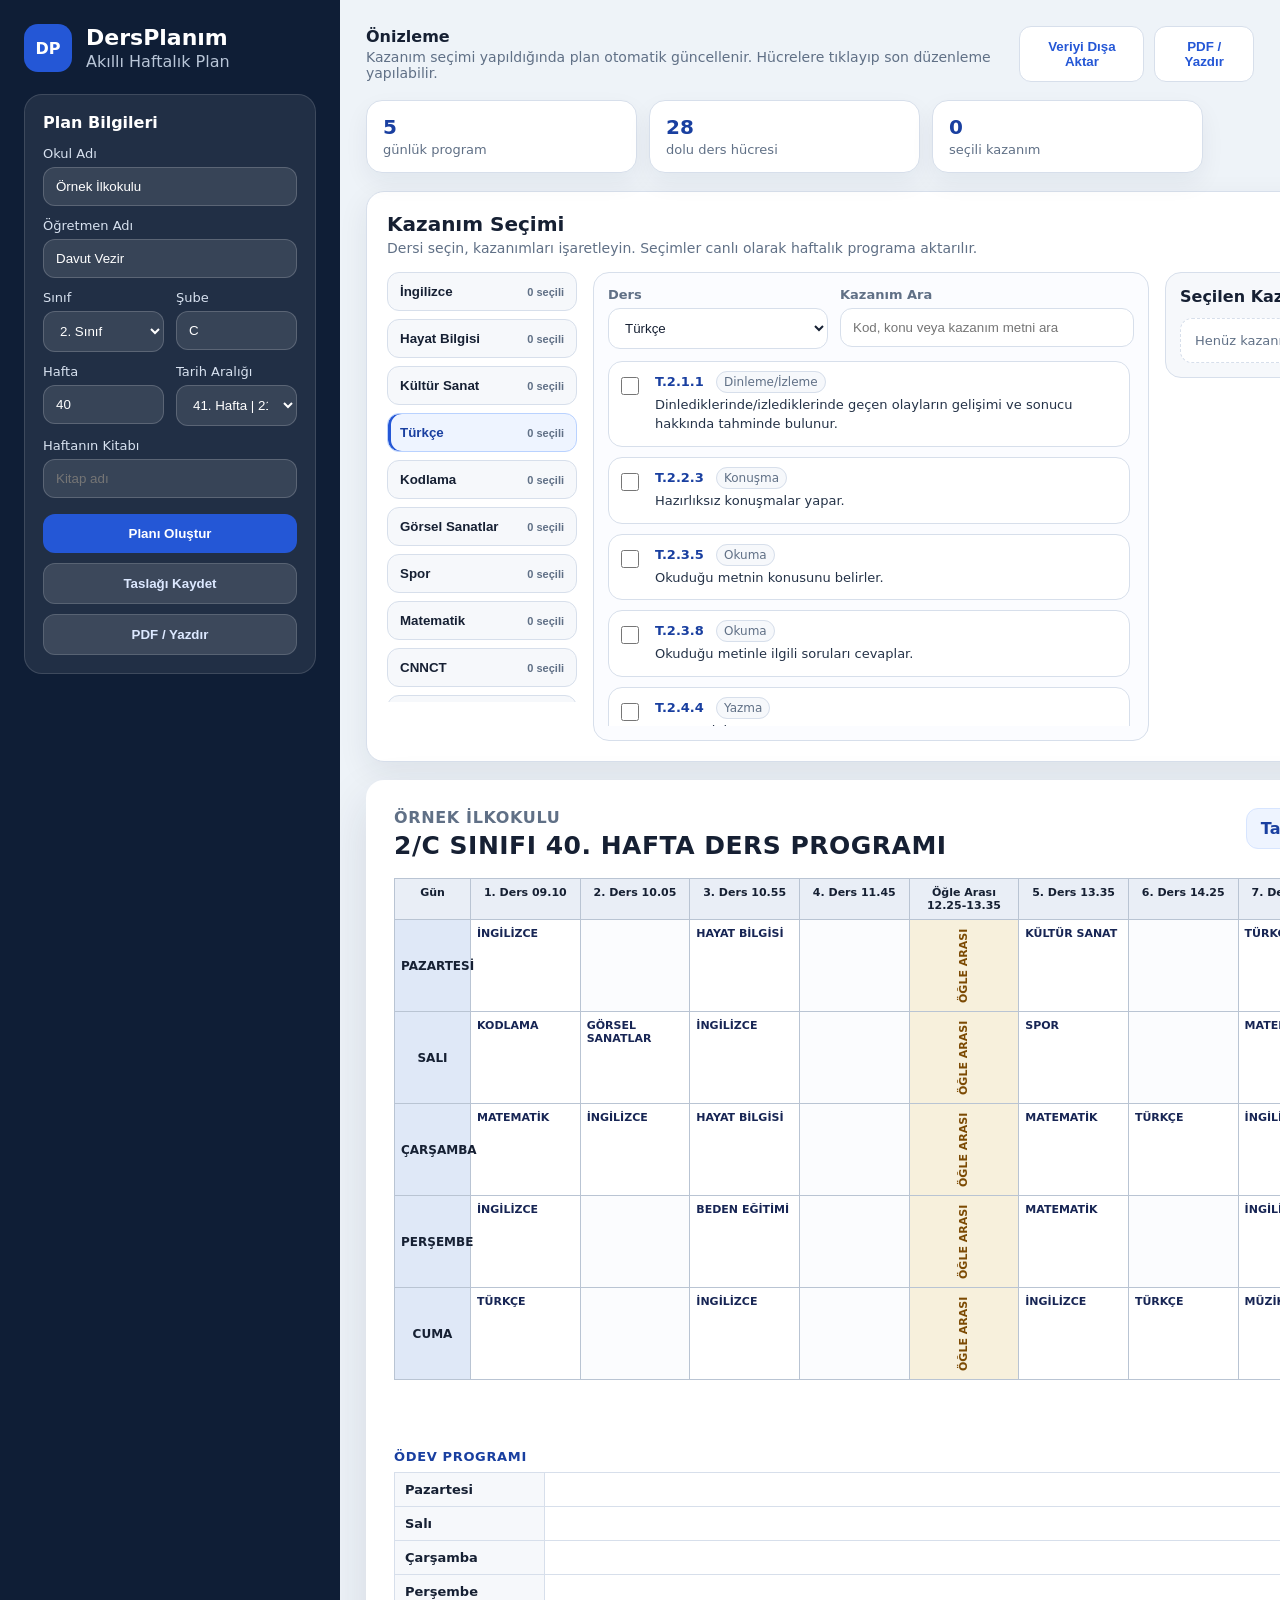
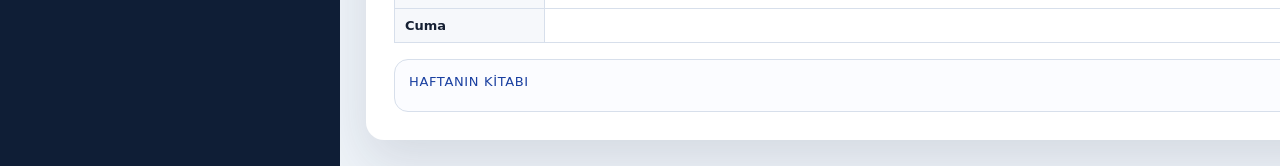
==== index.html @ 2f1f3325 "Add files via upload" ====
<!doctype html>
<html lang="tr">
<head>
  <meta charset="utf-8" />
  <meta name="viewport" content="width=device-width, initial-scale=1" />
  <title>DersPlanım | Haftalık Ders Programı</title>
  <link rel="stylesheet" href="style.css" />
</head>
<body>
  <div class="app-shell">
    <aside class="sidebar no-print">
      <div class="brand">
        <div class="brand-mark">DP</div>
        <div>
          <h1>DersPlanım</h1>
          <p>Akıllı Haftalık Plan</p>
        </div>
      </div>

      <section class="panel">
        <h2>Plan Bilgileri</h2>
        <label>Okul Adı
          <input id="schoolName" type="text" value="Örnek İlkokulu" />
        </label>
        <label>Öğretmen Adı
          <input id="teacherName" type="text" value="Davut Vezir" />
        </label>
        <div class="grid-2">
          <label>Sınıf
            <select id="classLevel">
              <option value="2" selected>2. Sınıf</option>
              <option value="1" disabled>1. Sınıf - yakında</option>
              <option value="3" disabled>3. Sınıf - yakında</option>
              <option value="4" disabled>4. Sınıf - yakında</option>
            </select>
          </label>
          <label>Şube
            <input id="branch" type="text" value="C" maxlength="2" />
          </label>
        </div>
        <div class="grid-2">
          <label>Hafta
            <input id="weekNo" type="number" min="1" max="40" value="40" />
          </label>
          <label>Tarih Aralığı
            <select id="dateRange"></select>
          </label>
        </div>
        <label>Haftanın Kitabı
          <input id="bookName" type="text" value="" placeholder="Kitap adı" />
        </label>
        <button class="primary" id="createPlan">Planı Oluştur</button>
        <button class="secondary" id="saveDraft">Taslağı Kaydet</button>
        <button class="secondary" id="printPdf">PDF / Yazdır</button>
      </section>

    </aside>

    <main class="workspace">
      <div class="topbar no-print">
        <div>
          <strong>Önizleme</strong>
          <span>Kazanım seçimi yapıldığında plan otomatik güncellenir. Hücrelere tıklayıp son düzenleme yapılabilir.</span>
        </div>
        <div class="top-actions">
          <button class="secondary compact" id="exportJson">Veriyi Dışa Aktar</button>
          <button class="secondary compact" id="printPdfTop">PDF / Yazdır</button>
        </div>
      </div>

      <section class="summary-cards no-print">
        <article><strong>5</strong><span>günlük program</span></article>
        <article><strong id="lessonCount">0</strong><span>dolu ders hücresi</span></article>
        <article><strong id="outcomeCount">0</strong><span>seçili kazanım</span></article>
      </section>

      <section class="outcome-workbench no-print">
        <div class="outcome-head">
          <div>
            <h2>Kazanım Seçimi</h2>
            <p>Dersi seçin, kazanımları işaretleyin. Seçimler canlı olarak haftalık programa aktarılır.</p>
          </div>
          <button class="secondary compact" id="clearOutcomes">Seçimleri Temizle</button>
        </div>
        <div class="outcome-layout">
          <aside class="lesson-tabs" id="lessonTabs"></aside>
          <div class="outcome-panel">
            <div class="outcome-toolbar">
              <label>Ders
                <select id="subjectSelect"></select>
              </label>
              <label>Kazanım Ara
                <input id="outcomeSearch" type="search" placeholder="Kod, konu veya kazanım metni ara" />
              </label>
            </div>
            <div id="outcomeList" class="outcome-list"></div>
          </div>
          <aside class="selected-panel">
            <h3>Seçilen Kazanımlar</h3>
            <div id="selectedList" class="selected-list empty">Henüz kazanım seçilmedi.</div>
          </aside>
        </div>
      </section>

      <section id="printArea" class="paper">
        <header class="document-header">
          <div>
            <p id="schoolDisplay" class="school">Örnek İlkokulu</p>
            <h2 id="titleDisplay">2/C SINIFI 40. HAFTA DERS PROGRAMI</h2>
          </div>
          <div class="meta-box">
            <span id="dateDisplay">Tarih aralığı girilmedi</span>
          </div>
        </header>

        <table class="schedule-table" id="scheduleTable"></table>

        <div class="signature">
          <span>Öğretmen</span>
          <strong id="teacherDisplay">Davut Vezir</strong>
        </div>

        <section class="homework">
          <h3>Ödev Programı</h3>
          <table id="homeworkTable"></table>
        </section>

        <section class="book-card">
          <span>Haftanın Kitabı</span>
          <strong id="bookDisplay"></strong>
        </section>
      </section>

    </main>
  </div>

  <script src="data.js"></script>
  <script src="app.js"></script>
</body>
</html>
---- style.css ----
:root {
  --bg: #eef3f8;
  --panel: #ffffff;
  --ink: #162033;
  --muted: #607086;
  --primary: #2457d6;
  --primary-dark: #193fa0;
  --line: #d7dfeb;
  --soft: #f6f8fb;
  --accent: #eef4ff;
}

* { box-sizing: border-box; }
body {
  margin: 0;
  font-family: Inter, ui-sans-serif, system-ui, -apple-system, BlinkMacSystemFont, "Segoe UI", Arial, sans-serif;
  color: var(--ink);
  background: var(--bg);
}
.app-shell { display: grid; grid-template-columns: 340px 1fr; min-height: 100vh; }
.sidebar { padding: 24px; background: #0f1e36; color: white; }
.brand { display: flex; gap: 14px; align-items: center; margin-bottom: 22px; }
.brand-mark { width: 48px; height: 48px; border-radius: 14px; display: grid; place-items: center; background: var(--primary); font-weight: 800; }
.brand h1 { font-size: 22px; margin: 0; }
.brand p { margin: 2px 0 0; color: #b9c6d8; }
.panel { background: rgba(255,255,255,.08); border: 1px solid rgba(255,255,255,.13); border-radius: 18px; padding: 18px; margin-bottom: 16px; }
.panel h2 { font-size: 16px; margin: 0 0 14px; }
.panel.muted p { color: #cbd5e1; line-height: 1.5; margin: 0; font-size: 14px; }
label { display: block; font-size: 13px; color: #d8e2f0; margin-bottom: 12px; }
input, select {
  width: 100%; margin-top: 6px; border: 1px solid rgba(255,255,255,.18); border-radius: 12px;
  padding: 11px 12px; color: white; background: rgba(255,255,255,.10); outline: none;
}
select option { color: #111827; }
.grid-2 { display: grid; grid-template-columns: 1fr 1fr; gap: 12px; }
button { border: 0; cursor: pointer; border-radius: 12px; padding: 12px 14px; font-weight: 700; }
.primary { width: 100%; color: white; background: var(--primary); margin-top: 4px; }
.primary:hover { background: var(--primary-dark); }
.secondary { width: 100%; color: #dce8ff; background: rgba(255,255,255,.12); margin-top: 10px; border: 1px solid rgba(255,255,255,.15); }
.compact { width: auto; color: var(--primary); background: white; border: 1px solid var(--line); margin-top: 0; }
.workspace { padding: 26px; overflow-x: auto; }
.topbar { display: flex; justify-content: space-between; align-items: center; margin-bottom: 18px; }
.topbar span { display: block; color: var(--muted); font-size: 14px; margin-top: 3px; }
.paper { width: 1120px; min-height: 780px; margin: 0 auto; background: white; border-radius: 18px; box-shadow: 0 20px 50px rgba(23,36,64,.12); padding: 28px; }
.document-header { display: flex; justify-content: space-between; gap: 20px; align-items: start; margin-bottom: 18px; }
.school { margin: 0 0 4px; color: var(--muted); font-weight: 700; text-transform: uppercase; letter-spacing: .04em; }
.document-header h2 { margin: 0; font-size: 25px; letter-spacing: .02em; }
.meta-box { padding: 10px 14px; background: var(--accent); border: 1px solid #d7e5ff; color: var(--primary-dark); border-radius: 12px; font-weight: 700; }
.schedule-table { width: 100%; border-collapse: collapse; table-layout: fixed; font-size: 11px; }
.schedule-table th, .schedule-table td { border: 1px solid #b9c4d3; vertical-align: top; padding: 7px 6px; }
.schedule-table th { background: #e9eef6; text-align: center; }
.schedule-table .day-head { width: 76px; }
.schedule-table .day-name { background: #dfe8f7; font-size: 12px; vertical-align: middle; text-transform: uppercase; }
.schedule-table td { height: 92px; background: white; }
.schedule-table td strong { display: block; font-size: 11px; margin-bottom: 4px; text-transform: uppercase; color: #172554; }
.schedule-table td p { margin: 0; line-height: 1.25; }
.schedule-table .lunch { background: #f7f0dc; color: #7c4a03; text-align: center; vertical-align: middle; font-weight: 800; writing-mode: vertical-rl; transform: rotate(180deg); }
.empty-cell { background: #fbfcfe !important; }
.signature { margin: 18px 0; text-align: right; }
.signature span { display: block; color: var(--muted); font-size: 12px; }
.signature strong { font-size: 14px; }
.homework { margin-top: 12px; }
.homework h3, .book-card span { margin: 0 0 8px; color: var(--primary-dark); text-transform: uppercase; letter-spacing: .05em; font-size: 13px; }
.homework table { width: 100%; border-collapse: collapse; font-size: 13px; }
.homework th { width: 150px; text-align: left; background: var(--soft); }
.homework th, .homework td { border: 1px solid var(--line); padding: 9px 10px; }
.homework td:focus { outline: 2px solid var(--primary); }
.book-card { margin-top: 16px; border: 1px solid var(--line); background: #fbfcff; border-radius: 14px; padding: 14px; }
.book-card span { display: block; }
.book-card strong { font-size: 17px; }

@media print {
  @page { size: A4 landscape; margin: 8mm; }
  body { background: white; }
  .no-print, .sidebar { display: none !important; }
  .app-shell { display: block; }
  .workspace { padding: 0; overflow: visible; }
  .paper { width: auto; min-height: auto; box-shadow: none; border-radius: 0; padding: 0; }
  .schedule-table { font-size: 9px; }
  .schedule-table td { height: 76px; padding: 4px; }
  .document-header h2 { font-size: 20px; }
}
.hero-panel { display: grid; grid-template-columns: 1fr 1fr; gap: 10px; }
.mini-stat { background: rgba(255,255,255,.08); border-radius: 14px; padding: 12px; }
.mini-stat strong { display:block; font-size: 18px; }
.mini-stat span { color:#cbd5e1; font-size:12px; }
.top-actions { display:flex; gap:10px; }
.summary-cards { width:1120px; margin: 0 auto 18px; display:grid; grid-template-columns: repeat(4, 1fr); gap: 12px; }
.summary-cards article { background:white; border:1px solid var(--line); border-radius:16px; padding:14px 16px; box-shadow:0 10px 25px rgba(23,36,64,.06); }
.summary-cards strong { display:block; font-size:20px; color:var(--primary-dark); }
.summary-cards span { color:var(--muted); font-size:13px; }
.editable-cell { transition: box-shadow .15s ease, background .15s ease; }
.editable-cell:hover { background:#fbfdff; box-shadow: inset 0 0 0 2px #dbeafe; }
.editable-cell:focus { outline:3px solid #bfdbfe; outline-offset:-3px; }
.integration-note { width:1120px; margin: 20px auto 0; background:white; border-radius:18px; border:1px solid var(--line); padding:20px; box-shadow:0 10px 30px rgba(23,36,64,.08); }
.integration-note h2 { margin:0 0 14px; font-size:18px; }
.integration-grid { display:grid; grid-template-columns: repeat(4, 1fr); gap:12px; }
.integration-grid div { background:var(--soft); border:1px solid var(--line); border-radius:14px; padding:14px; }
.integration-grid strong { color:var(--primary-dark); }
.integration-grid p { color:var(--muted); margin:8px 0 0; line-height:1.45; font-size:13px; }
@media print { .summary-cards, .integration-note { display:none !important; } }

.outcome-workbench { width:1120px; margin: 0 auto 18px; background:white; border:1px solid var(--line); border-radius:18px; padding:20px; box-shadow:0 10px 30px rgba(23,36,64,.08); }
.outcome-head { display:flex; justify-content:space-between; gap:16px; align-items:start; margin-bottom:16px; }
.outcome-head h2 { margin:0; font-size:20px; }
.outcome-head p { margin:4px 0 0; color:var(--muted); font-size:14px; }
.outcome-layout { display:grid; grid-template-columns: 190px 1fr 300px; gap:16px; align-items:start; }
.lesson-tabs { display:flex; flex-direction:column; gap:8px; max-height:430px; overflow:auto; }
.lesson-tab { width:100%; background:var(--soft); border:1px solid var(--line); color:var(--ink); text-align:left; padding:11px 12px; display:flex; justify-content:space-between; gap:10px; align-items:center; }
.lesson-tab.active { background:var(--accent); border-color:#b9d2ff; color:var(--primary-dark); box-shadow: inset 3px 0 0 var(--primary); }
.lesson-tab span { font-weight:800; }
.lesson-tab em { font-style:normal; color:var(--muted); font-size:11px; white-space:nowrap; }
.outcome-panel { border:1px solid var(--line); border-radius:16px; padding:14px; background:#fbfcff; }
.outcome-toolbar { display:grid; grid-template-columns: 220px 1fr; gap:12px; margin-bottom:12px; }
.outcome-toolbar label { color:var(--muted); margin:0; font-weight:700; }
.outcome-toolbar input, .outcome-toolbar select { color:var(--ink); background:white; border:1px solid var(--line); }
.outcome-list { display:grid; gap:10px; max-height:365px; overflow:auto; padding-right:4px; }
.outcome-card { color:var(--ink); display:grid; grid-template-columns:24px 1fr; gap:10px; background:white; border:1px solid var(--line); border-radius:14px; padding:12px; margin:0; cursor:pointer; }
.outcome-card:hover { border-color:#b9d2ff; box-shadow:0 8px 20px rgba(36,87,214,.08); }
.outcome-card input { width:18px; height:18px; margin:3px 0 0; accent-color:var(--primary); }
.outcome-card strong { color:var(--primary-dark); display:inline-block; margin-right:8px; }
.outcome-card em { font-style:normal; color:var(--muted); font-size:12px; background:var(--soft); border:1px solid var(--line); padding:3px 7px; border-radius:999px; }
.outcome-card p { margin:7px 0 0; line-height:1.45; color:#243247; font-size:13px; }
.selected-panel { border:1px solid var(--line); border-radius:16px; padding:14px; background:var(--soft); }
.selected-panel h3 { margin:0 0 12px; font-size:16px; }
.selected-list { display:grid; gap:8px; max-height:345px; overflow:auto; }
.selected-list.empty, .empty-state { color:var(--muted); font-size:13px; background:white; border:1px dashed var(--line); border-radius:12px; padding:14px; }
.selected-item { background:white; border:1px solid var(--line); border-radius:12px; padding:10px; }
.selected-item strong { display:block; color:var(--primary-dark); font-size:12px; }
.selected-item span { display:inline-block; margin-top:4px; font-size:12px; font-weight:800; }
.selected-item p { margin:4px 0 0; color:var(--muted); font-size:12px; line-height:1.35; }
.hint { color:var(--muted); font-size:12px; line-height:1.45; margin:12px 0 0; }

@media print { .outcome-workbench { display:none !important; } }
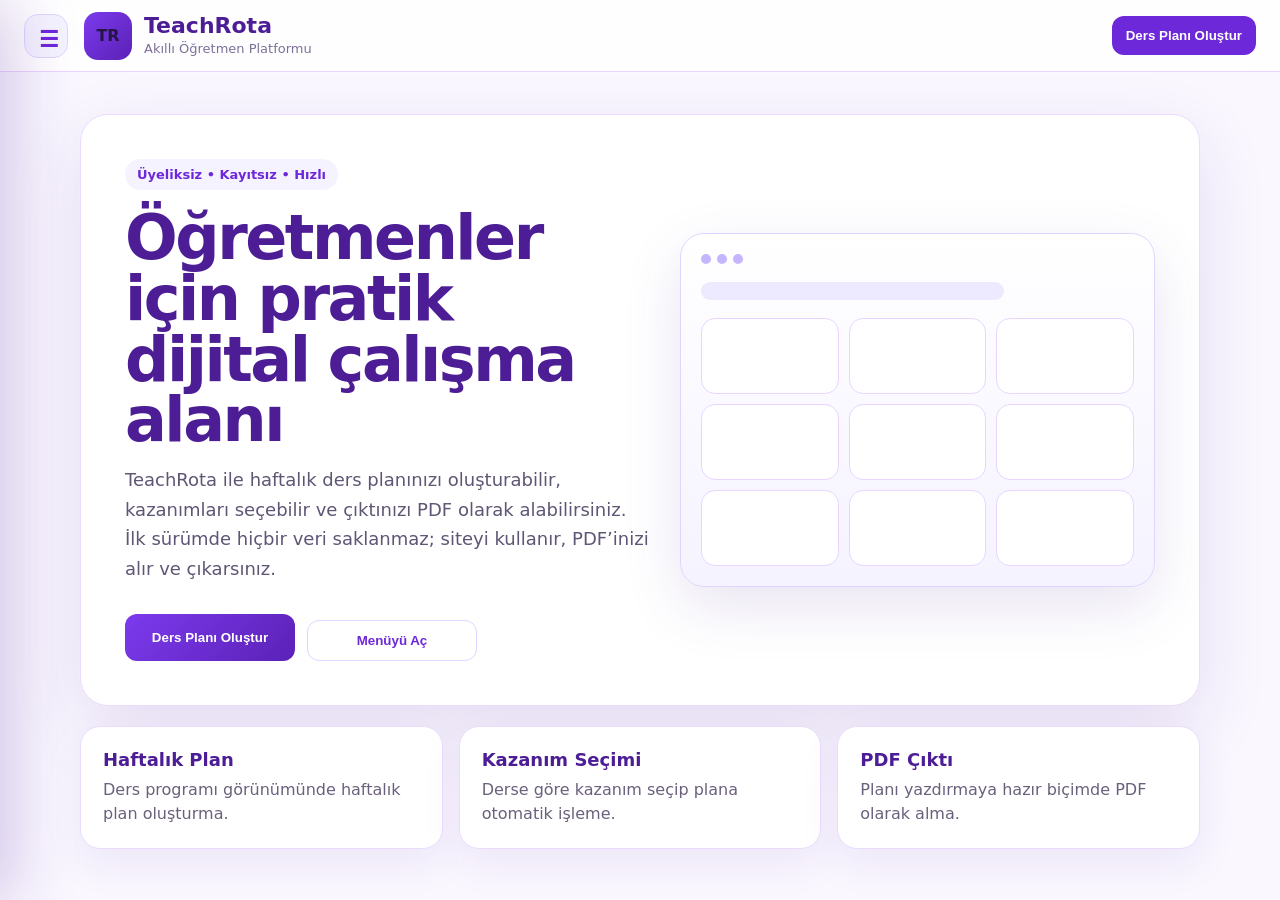
==== commit 0ebc5c83: "Add files via upload" ====
--- a/index.html
+++ b/index.html
@@ -3,136 +3,220 @@
 <head>
   <meta charset="utf-8" />
   <meta name="viewport" content="width=device-width, initial-scale=1" />
-  <title>DersPlanım | Haftalık Ders Programı</title>
+  <title>TeachRota | Akıllı Öğretmen Platformu</title>
   <link rel="stylesheet" href="style.css" />
 </head>
 <body>
-  <div class="app-shell">
-    <aside class="sidebar no-print">
-      <div class="brand">
-        <div class="brand-mark">DP</div>
+  <header class="site-header no-print">
+    <button class="menu-button" id="openMenu" aria-label="Menüyü aç">☰</button>
+    <div class="site-brand">
+      <div class="brand-mark">TR</div>
+      <div>
+        <h1>TeachRota</h1>
+        <p>Akıllı Öğretmen Platformu</p>
+      </div>
+    </div>
+    <button class="header-action" data-page="planner">Ders Planı Oluştur</button>
+  </header>
+
+  <div class="drawer-backdrop no-print" id="drawerBackdrop"></div>
+  <aside class="drawer no-print" id="drawer">
+    <div class="drawer-head">
+      <div class="site-brand">
+        <div class="brand-mark">TR</div>
         <div>
-          <h1>DersPlanım</h1>
-          <p>Akıllı Haftalık Plan</p>
-        </div>
-      </div>
-
-      <section class="panel">
-        <h2>Plan Bilgileri</h2>
-        <label>Okul Adı
-          <input id="schoolName" type="text" value="Örnek İlkokulu" />
-        </label>
-        <label>Öğretmen Adı
-          <input id="teacherName" type="text" value="Davut Vezir" />
-        </label>
-        <div class="grid-2">
-          <label>Sınıf
-            <select id="classLevel">
-              <option value="2" selected>2. Sınıf</option>
-              <option value="1" disabled>1. Sınıf - yakında</option>
-              <option value="3" disabled>3. Sınıf - yakında</option>
-              <option value="4" disabled>4. Sınıf - yakında</option>
-            </select>
-          </label>
-          <label>Şube
-            <input id="branch" type="text" value="C" maxlength="2" />
-          </label>
-        </div>
-        <div class="grid-2">
-          <label>Hafta
-            <input id="weekNo" type="number" min="1" max="40" value="40" />
-          </label>
-          <label>Tarih Aralığı
-            <select id="dateRange"></select>
-          </label>
-        </div>
-        <label>Haftanın Kitabı
-          <input id="bookName" type="text" value="" placeholder="Kitap adı" />
-        </label>
-        <button class="primary" id="createPlan">Planı Oluştur</button>
-        <button class="secondary" id="saveDraft">Taslağı Kaydet</button>
-        <button class="secondary" id="printPdf">PDF / Yazdır</button>
-      </section>
-
-    </aside>
-
-    <main class="workspace">
-      <div class="topbar no-print">
-        <div>
-          <strong>Önizleme</strong>
-          <span>Kazanım seçimi yapıldığında plan otomatik güncellenir. Hücrelere tıklayıp son düzenleme yapılabilir.</span>
-        </div>
-        <div class="top-actions">
-          <button class="secondary compact" id="exportJson">Veriyi Dışa Aktar</button>
-          <button class="secondary compact" id="printPdfTop">PDF / Yazdır</button>
-        </div>
-      </div>
-
-      <section class="summary-cards no-print">
-        <article><strong>5</strong><span>günlük program</span></article>
-        <article><strong id="lessonCount">0</strong><span>dolu ders hücresi</span></article>
-        <article><strong id="outcomeCount">0</strong><span>seçili kazanım</span></article>
-      </section>
-
-      <section class="outcome-workbench no-print">
-        <div class="outcome-head">
-          <div>
-            <h2>Kazanım Seçimi</h2>
-            <p>Dersi seçin, kazanımları işaretleyin. Seçimler canlı olarak haftalık programa aktarılır.</p>
-          </div>
-          <button class="secondary compact" id="clearOutcomes">Seçimleri Temizle</button>
-        </div>
-        <div class="outcome-layout">
-          <aside class="lesson-tabs" id="lessonTabs"></aside>
-          <div class="outcome-panel">
-            <div class="outcome-toolbar">
-              <label>Ders
-                <select id="subjectSelect"></select>
-              </label>
-              <label>Kazanım Ara
-                <input id="outcomeSearch" type="search" placeholder="Kod, konu veya kazanım metni ara" />
-              </label>
-            </div>
-            <div id="outcomeList" class="outcome-list"></div>
-          </div>
-          <aside class="selected-panel">
-            <h3>Seçilen Kazanımlar</h3>
-            <div id="selectedList" class="selected-list empty">Henüz kazanım seçilmedi.</div>
-          </aside>
-        </div>
-      </section>
-
-      <section id="printArea" class="paper">
-        <header class="document-header">
-          <div>
-            <p id="schoolDisplay" class="school">Örnek İlkokulu</p>
-            <h2 id="titleDisplay">2/C SINIFI 40. HAFTA DERS PROGRAMI</h2>
-          </div>
-          <div class="meta-box">
-            <span id="dateDisplay">Tarih aralığı girilmedi</span>
-          </div>
-        </header>
-
-        <table class="schedule-table" id="scheduleTable"></table>
-
-        <div class="signature">
-          <span>Öğretmen</span>
-          <strong id="teacherDisplay">Davut Vezir</strong>
-        </div>
-
-        <section class="homework">
-          <h3>Ödev Programı</h3>
-          <table id="homeworkTable"></table>
-        </section>
-
-        <section class="book-card">
-          <span>Haftanın Kitabı</span>
-          <strong id="bookDisplay"></strong>
-        </section>
-      </section>
-
-    </main>
-  </div>
+          <h2>TeachRota</h2>
+          <p>Menü</p>
+        </div>
+      </div>
+      <button class="drawer-close" id="closeMenu" aria-label="Menüyü kapat">×</button>
+    </div>
+    <nav class="drawer-nav">
+      <button data-page="home" class="active">Ana Sayfa</button>
+      <button data-page="planner">Haftalık Ders Planı</button>
+      <button data-page="outcomes">Kazanım Seçimi</button>
+      <button data-page="preview">PDF Önizleme</button>
+      <button data-page="help">Yardım</button>
+    </nav>
+  </aside>
+
+  <main>
+    <section id="homePage" class="home-page page-section">
+      <div class="hero-card">
+        <div class="hero-copy">
+          <span class="eyebrow">Üyeliksiz • Kayıtsız • Hızlı</span>
+          <h2>Öğretmenler için pratik dijital çalışma alanı</h2>
+          <p>TeachRota ile haftalık ders planınızı oluşturabilir, kazanımları seçebilir ve çıktınızı PDF olarak alabilirsiniz. İlk sürümde hiçbir veri saklanmaz; siteyi kullanır, PDF’inizi alır ve çıkarsınız.</p>
+          <div class="hero-actions">
+            <button class="primary hero-primary" data-page="planner">Ders Planı Oluştur</button>
+            <button class="secondary hero-secondary" id="homeMenuButton">Menüyü Aç</button>
+          </div>
+        </div>
+        <div class="hero-preview">
+          <div class="preview-window">
+            <div class="preview-bar"><span></span><span></span><span></span></div>
+            <div class="preview-line wide"></div>
+            <div class="preview-grid">
+              <div></div><div></div><div></div>
+              <div></div><div></div><div></div>
+              <div></div><div></div><div></div>
+            </div>
+          </div>
+        </div>
+      </div>
+
+      <div class="feature-grid">
+        <article>
+          <strong>Haftalık Plan</strong>
+          <p>Ders programı görünümünde haftalık plan oluşturma.</p>
+        </article>
+        <article>
+          <strong>Kazanım Seçimi</strong>
+          <p>Derse göre kazanım seçip plana otomatik işleme.</p>
+        </article>
+        <article>
+          <strong>PDF Çıktı</strong>
+          <p>Planı yazdırmaya hazır biçimde PDF olarak alma.</p>
+        </article>
+      </div>
+    </section>
+
+    <section id="plannerPage" class="page-section app-page hidden">
+      <div class="app-shell">
+        <aside class="sidebar no-print">
+          <div class="brand">
+            <div class="brand-mark">TR</div>
+            <div>
+              <h1>TeachRota</h1>
+              <p>Haftalık Ders Planı</p>
+            </div>
+          </div>
+
+          <section class="panel">
+            <h2>Plan Bilgileri</h2>
+            <label>Okul Adı
+              <input id="schoolName" type="text" value="Örnek İlkokulu" />
+            </label>
+            <label>Öğretmen Adı
+              <input id="teacherName" type="text" value="Davut Vezir" />
+            </label>
+            <div class="grid-2">
+              <label>Sınıf
+                <select id="classLevel">
+                  <option value="2" selected>2. Sınıf</option>
+                  <option value="1" disabled>1. Sınıf - yakında</option>
+                  <option value="3" disabled>3. Sınıf - yakında</option>
+                  <option value="4" disabled>4. Sınıf - yakında</option>
+                </select>
+              </label>
+              <label>Şube
+                <input id="branch" type="text" value="C" maxlength="2" />
+              </label>
+            </div>
+            <div class="grid-2">
+              <label>Hafta
+                <input id="weekNo" type="number" min="1" max="40" value="40" />
+              </label>
+              <label>Tarih Aralığı
+                <select id="dateRange"></select>
+              </label>
+            </div>
+            <label>Haftanın Kitabı
+              <input id="bookName" type="text" value="" placeholder="Kitap adı" />
+            </label>
+            <button class="primary" id="createPlan">Planı Oluştur</button>
+            <button class="secondary" id="printPdf">PDF / Yazdır</button>
+          </section>
+        </aside>
+
+        <main class="workspace">
+          <div class="topbar no-print">
+            <div>
+              <strong>Önizleme</strong>
+              <span>Kazanım seçimi yapıldığında plan otomatik güncellenir. Hücrelere tıklayıp son düzenleme yapılabilir.</span>
+            </div>
+            <div class="top-actions">
+              <button class="secondary compact" id="printPdfTop">PDF / Yazdır</button>
+            </div>
+          </div>
+
+          <section class="summary-cards no-print">
+            <article><strong>5</strong><span>günlük program</span></article>
+            <article><strong id="lessonCount">0</strong><span>dolu ders hücresi</span></article>
+            <article><strong id="outcomeCount">0</strong><span>seçili kazanım</span></article>
+          </section>
+
+          <section class="outcome-workbench no-print" id="outcomesSection">
+            <div class="outcome-head">
+              <div>
+                <h2>Kazanım Seçimi</h2>
+                <p>Dersi seçin, kazanımları işaretleyin. Seçimler canlı olarak haftalık programa aktarılır.</p>
+              </div>
+              <button class="secondary compact" id="clearOutcomes">Seçimleri Temizle</button>
+            </div>
+            <div class="outcome-layout">
+              <aside class="lesson-tabs" id="lessonTabs"></aside>
+              <div class="outcome-panel">
+                <div class="outcome-toolbar">
+                  <label>Ders
+                    <select id="subjectSelect"></select>
+                  </label>
+                  <label>Kazanım Ara
+                    <input id="outcomeSearch" type="search" placeholder="Kod, konu veya kazanım metni ara" />
+                  </label>
+                </div>
+                <div id="outcomeList" class="outcome-list"></div>
+              </div>
+              <aside class="selected-panel">
+                <h3>Seçilen Kazanımlar</h3>
+                <div id="selectedList" class="selected-list empty">Henüz kazanım seçilmedi.</div>
+              </aside>
+            </div>
+          </section>
+
+          <section id="printArea" class="paper">
+            <header class="document-header">
+              <div>
+                <p id="schoolDisplay" class="school">Örnek İlkokulu</p>
+                <h2 id="titleDisplay">2/C SINIFI 40. HAFTA DERS PROGRAMI</h2>
+              </div>
+              <div class="meta-box">
+                <span id="dateDisplay">Tarih aralığı girilmedi</span>
+              </div>
+            </header>
+
+            <table class="schedule-table" id="scheduleTable"></table>
+
+            <div class="signature">
+              <span>Öğretmen</span>
+              <strong id="teacherDisplay">Davut Vezir</strong>
+            </div>
+
+            <section class="homework">
+              <h3>Ödev Programı</h3>
+              <table id="homeworkTable"></table>
+            </section>
+
+            <section class="book-card">
+              <span>Haftanın Kitabı</span>
+              <strong id="bookDisplay"></strong>
+            </section>
+          </section>
+        </main>
+      </div>
+    </section>
+
+    <section id="helpPage" class="home-page page-section hidden">
+      <div class="hero-card simple-card">
+        <div class="hero-copy">
+          <span class="eyebrow">Yardım</span>
+          <h2>TeachRota nasıl kullanılır?</h2>
+          <p>Menüden “Haftalık Ders Planı” bölümüne girin. Plan bilgilerini doldurun, kazanımları seçin ve PDF/Yazdır butonuyla çıktınızı alın.</p>
+          <button class="primary hero-primary" data-page="planner">Ders Planına Git</button>
+        </div>
+      </div>
+    </section>
+  </main>
 
   <script src="data.js"></script>
   <script src="app.js"></script>
--- a/style.css
+++ b/style.css
@@ -132,3 +132,185 @@
 .hint { color:var(--muted); font-size:12px; line-height:1.45; margin:12px 0 0; }
 
 @media print { .outcome-workbench { display:none !important; } }
+
+/* TeachRota sayfa yapısı ve açılır menü */
+:root {
+  --purple: #6d28d9;
+  --purple-dark: #4c1d95;
+  --purple-soft: #f5f3ff;
+}
+.site-header {
+  height: 72px;
+  display: flex;
+  align-items: center;
+  gap: 16px;
+  padding: 0 24px;
+  background: rgba(255,255,255,.88);
+  border-bottom: 1px solid #e9d5ff;
+  position: sticky;
+  top: 0;
+  z-index: 40;
+  backdrop-filter: blur(16px);
+}
+.menu-button, .drawer-close {
+  width: 44px;
+  height: 44px;
+  border-radius: 14px;
+  color: var(--purple);
+  background: var(--purple-soft);
+  border: 1px solid #ddd6fe;
+  font-size: 22px;
+  display: grid;
+  place-items: center;
+}
+.site-brand { display: flex; align-items: center; gap: 12px; }
+.site-brand h1, .site-brand h2 { margin: 0; line-height: 1; color: var(--purple-dark); }
+.site-brand h1 { font-size: 22px; }
+.site-brand h2 { font-size: 20px; }
+.site-brand p { margin: 4px 0 0; color: #7c6f99; font-size: 13px; }
+.site-header .brand-mark, .drawer .brand-mark, .sidebar .brand-mark {
+  background: linear-gradient(135deg, #7c3aed, #5b21b6);
+}
+.header-action { margin-left: auto; background: var(--purple); color: white; }
+.drawer-backdrop {
+  position: fixed;
+  inset: 0;
+  background: rgba(30, 27, 75, .36);
+  opacity: 0;
+  pointer-events: none;
+  transition: .2s ease;
+  z-index: 50;
+}
+.drawer-backdrop.open { opacity: 1; pointer-events: auto; }
+.drawer {
+  position: fixed;
+  top: 0;
+  left: 0;
+  width: 320px;
+  max-width: 86vw;
+  height: 100vh;
+  background: white;
+  z-index: 60;
+  transform: translateX(-105%);
+  transition: transform .25s ease;
+  box-shadow: 30px 0 60px rgba(76, 29, 149, .22);
+  padding: 20px;
+  border-right: 1px solid #e9d5ff;
+}
+.drawer.open { transform: translateX(0); }
+.drawer-head { display: flex; align-items: center; justify-content: space-between; margin-bottom: 28px; }
+.drawer-nav { display: grid; gap: 10px; }
+.drawer-nav button {
+  width: 100%;
+  text-align: left;
+  background: #faf5ff;
+  color: #3b275f;
+  border: 1px solid #eadcff;
+  padding: 14px 16px;
+  border-radius: 14px;
+}
+.drawer-nav button.active, .drawer-nav button:hover {
+  color: white;
+  background: linear-gradient(135deg, #7c3aed, #5b21b6);
+  border-color: transparent;
+}
+.page-section.hidden { display: none; }
+.home-page { padding: 42px 24px; min-height: calc(100vh - 72px); }
+.hero-card {
+  max-width: 1120px;
+  margin: 0 auto;
+  display: grid;
+  grid-template-columns: 1.05fr .95fr;
+  gap: 30px;
+  align-items: center;
+  background: white;
+  border: 1px solid #eadcff;
+  border-radius: 28px;
+  padding: 44px;
+  box-shadow: 0 24px 70px rgba(76, 29, 149, .12);
+}
+.simple-card { grid-template-columns: 1fr; }
+.eyebrow {
+  display: inline-flex;
+  padding: 8px 12px;
+  border-radius: 999px;
+  background: var(--purple-soft);
+  color: var(--purple);
+  font-weight: 800;
+  font-size: 13px;
+}
+.hero-copy h2 {
+  margin: 18px 0 14px;
+  font-size: clamp(34px, 5vw, 62px);
+  line-height: .98;
+  color: var(--purple-dark);
+  letter-spacing: -.04em;
+}
+.hero-copy p { color: #5f5574; font-size: 18px; line-height: 1.65; margin: 0; }
+.hero-actions { display: flex; gap: 12px; margin-top: 26px; flex-wrap: wrap; }
+.hero-primary, .hero-secondary { width: auto; min-width: 170px; }
+.hero-primary { background: linear-gradient(135deg, #7c3aed, #5b21b6); }
+.hero-secondary { color: var(--purple); background: white; border: 1px solid #ddd6fe; }
+.preview-window {
+  background: linear-gradient(180deg, #ffffff, #f5f3ff);
+  border: 1px solid #ddd6fe;
+  border-radius: 24px;
+  padding: 20px;
+  box-shadow: inset 0 1px 0 rgba(255,255,255,.8), 0 20px 60px rgba(76,29,149,.12);
+}
+.preview-bar { display: flex; gap: 6px; margin-bottom: 18px; }
+.preview-bar span { width: 10px; height: 10px; background: #c4b5fd; border-radius: 50%; }
+.preview-line { height: 18px; background: #ede9fe; border-radius: 999px; margin-bottom: 18px; }
+.preview-line.wide { width: 70%; }
+.preview-grid { display: grid; grid-template-columns: repeat(3, 1fr); gap: 10px; }
+.preview-grid div { height: 76px; border-radius: 14px; background: white; border: 1px solid #e9d5ff; }
+.feature-grid {
+  max-width: 1120px;
+  margin: 20px auto 0;
+  display: grid;
+  grid-template-columns: repeat(3, 1fr);
+  gap: 16px;
+}
+.feature-grid article {
+  background: white;
+  border: 1px solid #eadcff;
+  border-radius: 20px;
+  padding: 22px;
+  box-shadow: 0 14px 40px rgba(76,29,149,.08);
+}
+.feature-grid strong { color: var(--purple-dark); font-size: 18px; }
+.feature-grid p { color: #6b607c; line-height: 1.5; margin: 8px 0 0; }
+.app-page .app-shell { min-height: calc(100vh - 72px); }
+
+/* Mor-beyaz renk düzeltmeleri */
+:root {
+  --bg: #faf7ff;
+  --ink: #241543;
+  --muted: #7a6b92;
+  --primary: #6d28d9;
+  --primary-dark: #4c1d95;
+  --line: #e9d5ff;
+  --soft: #faf5ff;
+  --accent: #f3e8ff;
+}
+.sidebar { background: linear-gradient(180deg, #4c1d95, #2e1065); }
+.primary { background: linear-gradient(135deg, #7c3aed, #5b21b6); }
+.primary:hover { background: linear-gradient(135deg, #6d28d9, #4c1d95); }
+.compact { color: var(--primary); }
+.schedule-table th { background: #f3e8ff; }
+.schedule-table .day-name { background: #ede9fe; }
+.meta-box { background: #f5f3ff; border-color: #ddd6fe; color: var(--primary-dark); }
+.lesson-tab.active { background:#f3e8ff; border-color:#c4b5fd; box-shadow: inset 3px 0 0 var(--primary); }
+.outcome-card:hover { border-color:#c4b5fd; box-shadow:0 8px 20px rgba(109,40,217,.1); }
+.outcome-card input { accent-color:var(--primary); }
+
+@media (max-width: 980px) {
+  .hero-card, .feature-grid { grid-template-columns: 1fr; }
+  .header-action { display: none; }
+  .app-shell { grid-template-columns: 1fr; }
+  .sidebar { position: static; }
+}
+
+@media print {
+  .site-header, .drawer, .drawer-backdrop, .home-page { display:none !important; }
+}
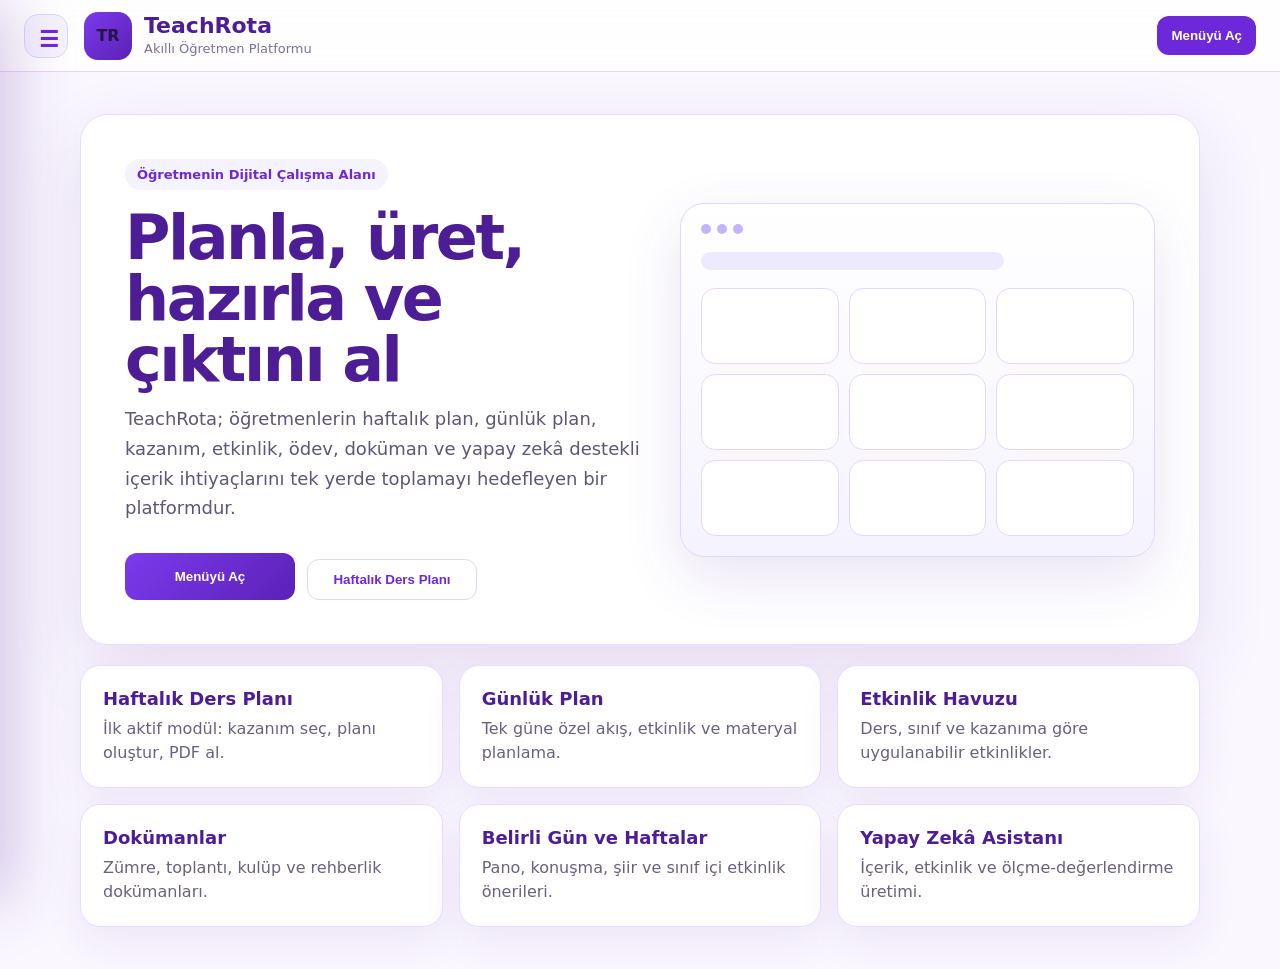
==== commit 72eee9f2: "Add files via upload" ====
--- a/index.html
+++ b/index.html
@@ -16,7 +16,7 @@
         <p>Akıllı Öğretmen Platformu</p>
       </div>
     </div>
-    <button class="header-action" data-page="planner">Ders Planı Oluştur</button>
+    <button class="header-action" id="headerMenuButton">Menüyü Aç</button>
   </header>
 
   <div class="drawer-backdrop no-print" id="drawerBackdrop"></div>
@@ -31,12 +31,17 @@
       </div>
       <button class="drawer-close" id="closeMenu" aria-label="Menüyü kapat">×</button>
     </div>
-    <nav class="drawer-nav">
-      <button data-page="home" class="active">Ana Sayfa</button>
-      <button data-page="planner">Haftalık Ders Planı</button>
-      <button data-page="outcomes">Kazanım Seçimi</button>
-      <button data-page="preview">PDF Önizleme</button>
-      <button data-page="help">Yardım</button>
+    <nav class="drawer-nav platform-nav">
+      <button data-page="home" class="active"><span>Ana Sayfa</span></button>
+      <button data-page="planner"><span>Haftalık Ders Planı</span></button>
+      <button data-page="module" data-module="daily"><span>Günlük Plan</span><em>Yakında</em></button>
+      <button data-page="module" data-module="outcomePool"><span>Kazanımlar</span><em>Yakında</em></button>
+      <button data-page="module" data-module="activities"><span>Etkinlik Havuzu</span><em>Yakında</em></button>
+      <button data-page="module" data-module="homework"><span>Ödev Oluşturucu</span><em>Yakında</em></button>
+      <button data-page="module" data-module="specialDays"><span>Belirli Gün ve Haftalar</span><em>Yakında</em></button>
+      <button data-page="module" data-module="documents"><span>Dokümanlar</span><em>Yakında</em></button>
+      <button data-page="module" data-module="ai"><span>Yapay Zekâ Asistanı</span><em>Yakında</em></button>
+      <button data-page="help"><span>Yardım / Hakkında</span></button>
     </nav>
   </aside>
 
@@ -44,12 +49,12 @@
     <section id="homePage" class="home-page page-section">
       <div class="hero-card">
         <div class="hero-copy">
-          <span class="eyebrow">Üyeliksiz • Kayıtsız • Hızlı</span>
-          <h2>Öğretmenler için pratik dijital çalışma alanı</h2>
-          <p>TeachRota ile haftalık ders planınızı oluşturabilir, kazanımları seçebilir ve çıktınızı PDF olarak alabilirsiniz. İlk sürümde hiçbir veri saklanmaz; siteyi kullanır, PDF’inizi alır ve çıkarsınız.</p>
+          <span class="eyebrow">Öğretmenin Dijital Çalışma Alanı</span>
+          <h2>Planla, üret, hazırla ve çıktını al</h2>
+          <p>TeachRota; öğretmenlerin haftalık plan, günlük plan, kazanım, etkinlik, ödev, doküman ve yapay zekâ destekli içerik ihtiyaçlarını tek yerde toplamayı hedefleyen bir platformdur.</p>
           <div class="hero-actions">
-            <button class="primary hero-primary" data-page="planner">Ders Planı Oluştur</button>
-            <button class="secondary hero-secondary" id="homeMenuButton">Menüyü Aç</button>
+            <button class="primary hero-primary" id="homeMenuButton">Menüyü Aç</button>
+            <button class="secondary hero-secondary" data-page="planner">Haftalık Ders Planı</button>
           </div>
         </div>
         <div class="hero-preview">
@@ -65,18 +70,30 @@
         </div>
       </div>
 
-      <div class="feature-grid">
-        <article>
-          <strong>Haftalık Plan</strong>
-          <p>Ders programı görünümünde haftalık plan oluşturma.</p>
-        </article>
-        <article>
-          <strong>Kazanım Seçimi</strong>
-          <p>Derse göre kazanım seçip plana otomatik işleme.</p>
-        </article>
-        <article>
-          <strong>PDF Çıktı</strong>
-          <p>Planı yazdırmaya hazır biçimde PDF olarak alma.</p>
+      <div class="feature-grid platform-feature-grid">
+        <article data-page="planner">
+          <strong>Haftalık Ders Planı</strong>
+          <p>İlk aktif modül: kazanım seç, planı oluştur, PDF al.</p>
+        </article>
+        <article data-page="module" data-module="daily">
+          <strong>Günlük Plan</strong>
+          <p>Tek güne özel akış, etkinlik ve materyal planlama.</p>
+        </article>
+        <article data-page="module" data-module="activities">
+          <strong>Etkinlik Havuzu</strong>
+          <p>Ders, sınıf ve kazanıma göre uygulanabilir etkinlikler.</p>
+        </article>
+        <article data-page="module" data-module="documents">
+          <strong>Dokümanlar</strong>
+          <p>Zümre, toplantı, kulüp ve rehberlik dokümanları.</p>
+        </article>
+        <article data-page="module" data-module="specialDays">
+          <strong>Belirli Gün ve Haftalar</strong>
+          <p>Pano, konuşma, şiir ve sınıf içi etkinlik önerileri.</p>
+        </article>
+        <article data-page="module" data-module="ai">
+          <strong>Yapay Zekâ Asistanı</strong>
+          <p>İçerik, etkinlik ve ölçme-değerlendirme üretimi.</p>
         </article>
       </div>
     </section>
@@ -206,6 +223,18 @@
       </div>
     </section>
 
+
+    <section id="modulePage" class="home-page page-section hidden">
+      <div class="hero-card simple-card module-hero">
+        <div class="hero-copy">
+          <span class="eyebrow" id="moduleBadge">Yakında</span>
+          <h2 id="moduleTitle">Modül</h2>
+          <p id="moduleDescription">Bu bölüm TeachRota'nın sonraki sürümlerinde aktif edilecek.</p>
+        </div>
+      </div>
+      <div class="module-detail-grid" id="moduleDetails"></div>
+    </section>
+
     <section id="helpPage" class="home-page page-section hidden">
       <div class="hero-card simple-card">
         <div class="hero-copy">
--- a/style.css
+++ b/style.css
@@ -314,3 +314,55 @@
 @media print {
   .site-header, .drawer, .drawer-backdrop, .home-page { display:none !important; }
 }
+
+/* TeachRota platform menüsü */
+.platform-nav button {
+  display: flex;
+  align-items: center;
+  justify-content: space-between;
+  gap: 10px;
+}
+.platform-nav button span { pointer-events: none; }
+.platform-nav button em {
+  font-style: normal;
+  font-size: 11px;
+  color: #7c3aed;
+  background: #f3e8ff;
+  border: 1px solid #e9d5ff;
+  border-radius: 999px;
+  padding: 3px 7px;
+  pointer-events: none;
+}
+.platform-feature-grid {
+  grid-template-columns: repeat(3, minmax(0, 1fr));
+}
+.platform-feature-grid article {
+  cursor: pointer;
+  transition: transform .18s ease, box-shadow .18s ease, border-color .18s ease;
+}
+.platform-feature-grid article:hover {
+  transform: translateY(-3px);
+  border-color: #c4b5fd;
+  box-shadow: 0 14px 34px rgba(109, 40, 217, .12);
+}
+.module-hero { margin-bottom: 18px; }
+.module-detail-grid {
+  max-width: 1120px;
+  margin: 0 auto;
+  display: grid;
+  grid-template-columns: repeat(3, minmax(0, 1fr));
+  gap: 16px;
+}
+.module-detail-grid article {
+  background: #fff;
+  border: 1px solid #e9d5ff;
+  border-radius: 18px;
+  padding: 18px;
+  box-shadow: 0 12px 32px rgba(109, 40, 217, .08);
+}
+.module-detail-grid strong { color: #4c1d95; }
+.module-detail-grid p { color: #6b7280; line-height: 1.45; }
+@media (max-width: 900px) {
+  .platform-feature-grid,
+  .module-detail-grid { grid-template-columns: 1fr; }
+}
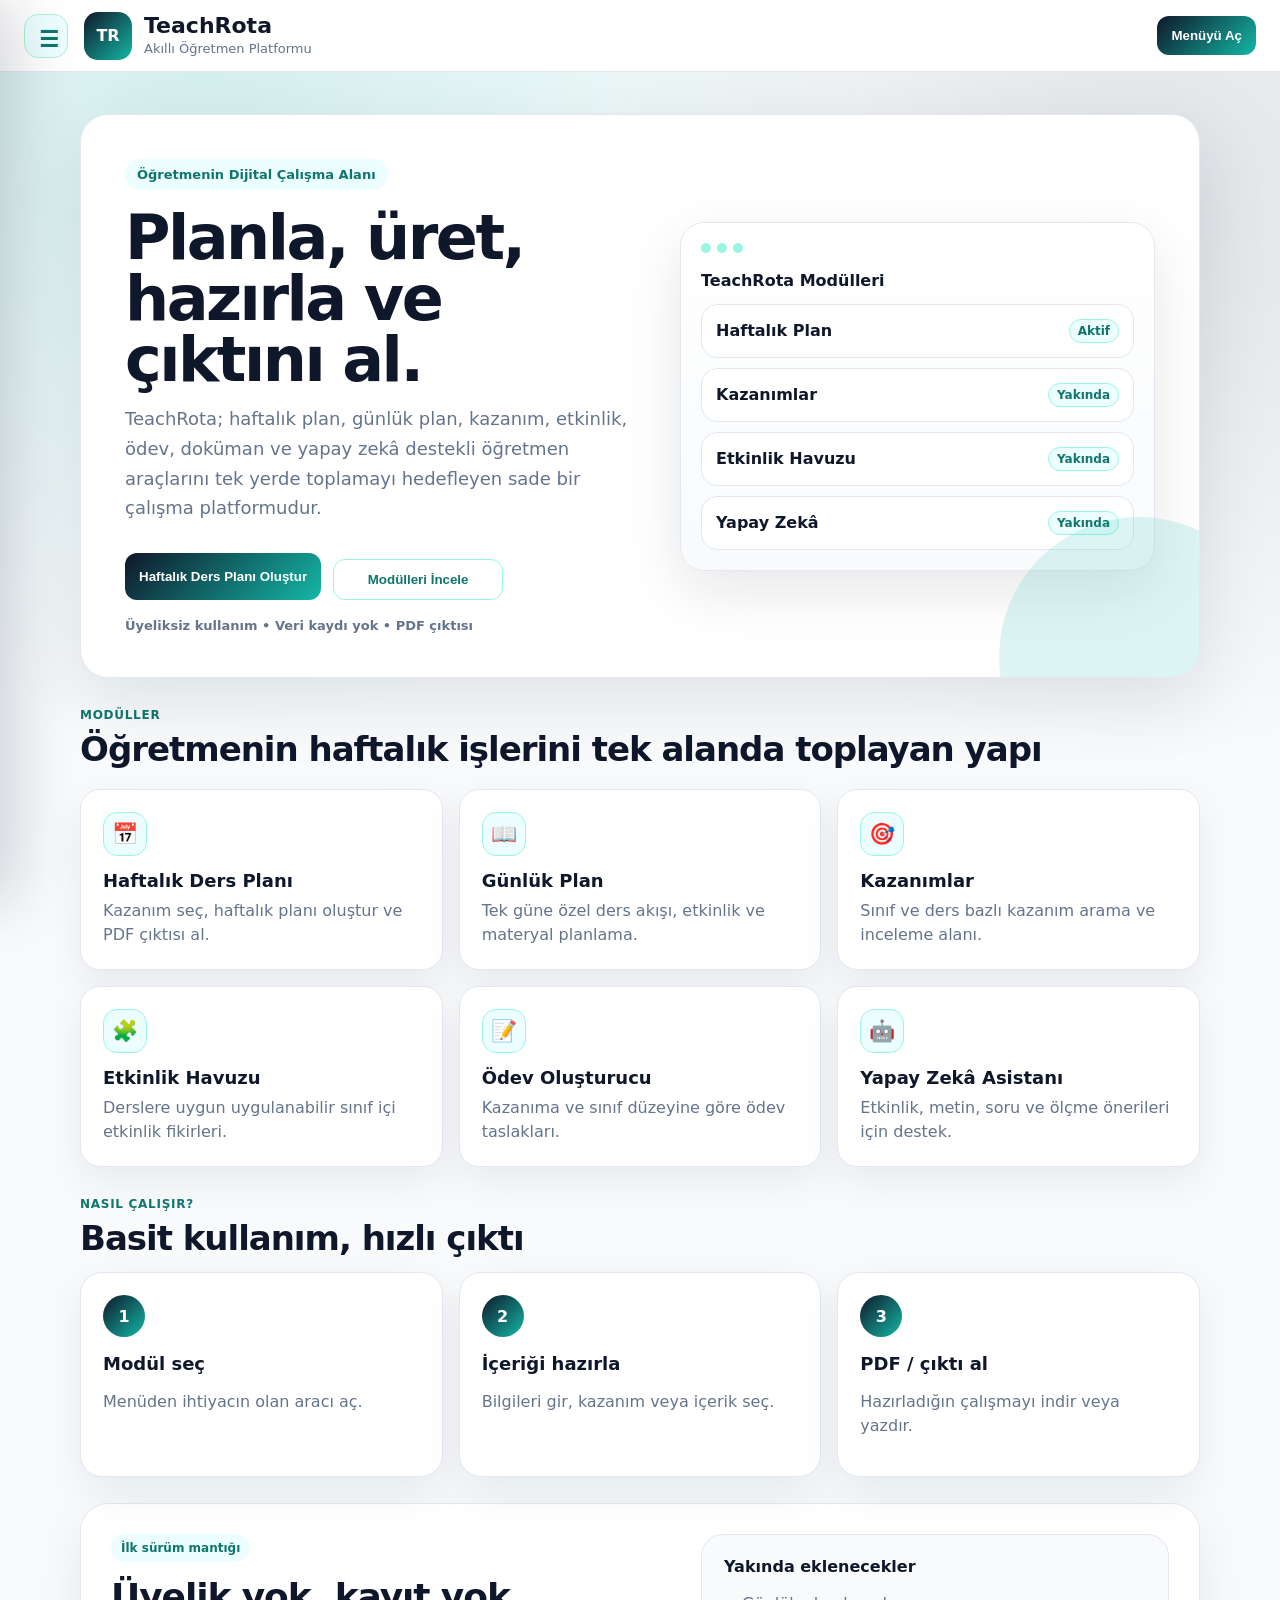
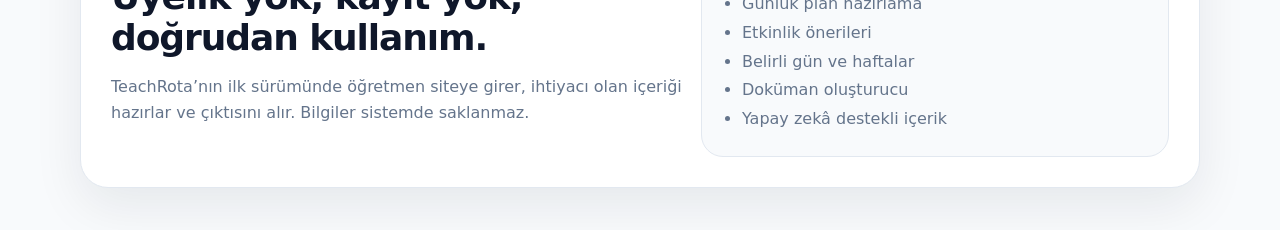
==== commit ce50ecc3: "Add files via upload" ====
--- a/index.html
+++ b/index.html
@@ -47,55 +47,99 @@
 
   <main>
     <section id="homePage" class="home-page page-section">
-      <div class="hero-card">
+      <div class="hero-card new-hero">
         <div class="hero-copy">
           <span class="eyebrow">Öğretmenin Dijital Çalışma Alanı</span>
-          <h2>Planla, üret, hazırla ve çıktını al</h2>
-          <p>TeachRota; öğretmenlerin haftalık plan, günlük plan, kazanım, etkinlik, ödev, doküman ve yapay zekâ destekli içerik ihtiyaçlarını tek yerde toplamayı hedefleyen bir platformdur.</p>
+          <h2>Planla, üret, hazırla ve çıktını al.</h2>
+          <p>TeachRota; haftalık plan, günlük plan, kazanım, etkinlik, ödev, doküman ve yapay zekâ destekli öğretmen araçlarını tek yerde toplamayı hedefleyen sade bir çalışma platformudur.</p>
           <div class="hero-actions">
-            <button class="primary hero-primary" id="homeMenuButton">Menüyü Aç</button>
-            <button class="secondary hero-secondary" data-page="planner">Haftalık Ders Planı</button>
-          </div>
-        </div>
-        <div class="hero-preview">
+            <button class="primary hero-primary" data-page="planner">Haftalık Ders Planı Oluştur</button>
+            <button class="secondary hero-secondary" id="homeMenuButton">Modülleri İncele</button>
+          </div>
+          <div class="trust-note">Üyeliksiz kullanım • Veri kaydı yok • PDF çıktısı</div>
+        </div>
+        <div class="hero-preview platform-preview">
           <div class="preview-window">
             <div class="preview-bar"><span></span><span></span><span></span></div>
-            <div class="preview-line wide"></div>
-            <div class="preview-grid">
-              <div></div><div></div><div></div>
-              <div></div><div></div><div></div>
-              <div></div><div></div><div></div>
-            </div>
-          </div>
-        </div>
-      </div>
-
-      <div class="feature-grid platform-feature-grid">
-        <article data-page="planner">
-          <strong>Haftalık Ders Planı</strong>
-          <p>İlk aktif modül: kazanım seç, planı oluştur, PDF al.</p>
-        </article>
-        <article data-page="module" data-module="daily">
-          <strong>Günlük Plan</strong>
-          <p>Tek güne özel akış, etkinlik ve materyal planlama.</p>
-        </article>
-        <article data-page="module" data-module="activities">
-          <strong>Etkinlik Havuzu</strong>
-          <p>Ders, sınıf ve kazanıma göre uygulanabilir etkinlikler.</p>
-        </article>
-        <article data-page="module" data-module="documents">
-          <strong>Dokümanlar</strong>
-          <p>Zümre, toplantı, kulüp ve rehberlik dokümanları.</p>
-        </article>
-        <article data-page="module" data-module="specialDays">
-          <strong>Belirli Gün ve Haftalar</strong>
-          <p>Pano, konuşma, şiir ve sınıf içi etkinlik önerileri.</p>
-        </article>
-        <article data-page="module" data-module="ai">
-          <strong>Yapay Zekâ Asistanı</strong>
-          <p>İçerik, etkinlik ve ölçme-değerlendirme üretimi.</p>
-        </article>
-      </div>
+            <div class="preview-title">TeachRota Modülleri</div>
+            <div class="preview-stack">
+              <div><b>Haftalık Plan</b><em>Aktif</em></div>
+              <div><b>Kazanımlar</b><em>Yakında</em></div>
+              <div><b>Etkinlik Havuzu</b><em>Yakında</em></div>
+              <div><b>Yapay Zekâ</b><em>Yakında</em></div>
+            </div>
+          </div>
+        </div>
+      </div>
+
+      <section class="home-block">
+        <div class="section-title">
+          <span>Modüller</span>
+          <h3>Öğretmenin haftalık işlerini tek alanda toplayan yapı</h3>
+        </div>
+        <div class="feature-grid platform-feature-grid">
+          <article data-page="planner">
+            <div class="feature-icon">📅</div>
+            <strong>Haftalık Ders Planı</strong>
+            <p>Kazanım seç, haftalık planı oluştur ve PDF çıktısı al.</p>
+          </article>
+          <article data-page="module" data-module="daily">
+            <div class="feature-icon">📖</div>
+            <strong>Günlük Plan</strong>
+            <p>Tek güne özel ders akışı, etkinlik ve materyal planlama.</p>
+          </article>
+          <article data-page="module" data-module="outcomePool">
+            <div class="feature-icon">🎯</div>
+            <strong>Kazanımlar</strong>
+            <p>Sınıf ve ders bazlı kazanım arama ve inceleme alanı.</p>
+          </article>
+          <article data-page="module" data-module="activities">
+            <div class="feature-icon">🧩</div>
+            <strong>Etkinlik Havuzu</strong>
+            <p>Derslere uygun uygulanabilir sınıf içi etkinlik fikirleri.</p>
+          </article>
+          <article data-page="module" data-module="homework">
+            <div class="feature-icon">📝</div>
+            <strong>Ödev Oluşturucu</strong>
+            <p>Kazanıma ve sınıf düzeyine göre ödev taslakları.</p>
+          </article>
+          <article data-page="module" data-module="ai">
+            <div class="feature-icon">🤖</div>
+            <strong>Yapay Zekâ Asistanı</strong>
+            <p>Etkinlik, metin, soru ve ölçme önerileri için destek.</p>
+          </article>
+        </div>
+      </section>
+
+      <section class="home-block how-block">
+        <div class="section-title">
+          <span>Nasıl çalışır?</span>
+          <h3>Basit kullanım, hızlı çıktı</h3>
+        </div>
+        <div class="steps-grid">
+          <article><b>1</b><strong>Modül seç</strong><p>Menüden ihtiyacın olan aracı aç.</p></article>
+          <article><b>2</b><strong>İçeriği hazırla</strong><p>Bilgileri gir, kazanım veya içerik seç.</p></article>
+          <article><b>3</b><strong>PDF / çıktı al</strong><p>Hazırladığın çalışmayı indir veya yazdır.</p></article>
+        </div>
+      </section>
+
+      <section class="home-block split-info">
+        <div>
+          <span class="eyebrow small">İlk sürüm mantığı</span>
+          <h3>Üyelik yok, kayıt yok, doğrudan kullanım.</h3>
+          <p>TeachRota’nın ilk sürümünde öğretmen siteye girer, ihtiyacı olan içeriği hazırlar ve çıktısını alır. Bilgiler sistemde saklanmaz.</p>
+        </div>
+        <div class="roadmap-card">
+          <strong>Yakında eklenecekler</strong>
+          <ul>
+            <li>Günlük plan hazırlama</li>
+            <li>Etkinlik önerileri</li>
+            <li>Belirli gün ve haftalar</li>
+            <li>Doküman oluşturucu</li>
+            <li>Yapay zekâ destekli içerik</li>
+          </ul>
+        </div>
+      </section>
     </section>
 
     <section id="plannerPage" class="page-section app-page hidden">
--- a/style.css
+++ b/style.css
@@ -366,3 +366,227 @@
   .platform-feature-grid,
   .module-detail-grid { grid-template-columns: 1fr; }
 }
+
+/* TeachRota v0.3 - Lacivert + Turkuaz ana sayfa teması */
+:root {
+  --bg: #f8fafc;
+  --panel: #ffffff;
+  --ink: #0f172a;
+  --muted: #64748b;
+  --primary: #14b8a6;
+  --primary-dark: #0f766e;
+  --line: #e2e8f0;
+  --soft: #f1f5f9;
+  --accent: #ccfbf1;
+  --navy: #0f172a;
+  --navy-soft: #1e293b;
+  --teal: #14b8a6;
+  --teal-dark: #0f766e;
+}
+body { background: var(--bg); color: var(--ink); }
+.site-header {
+  background: rgba(255,255,255,.92);
+  border-bottom: 1px solid var(--line);
+}
+.menu-button, .drawer-close {
+  color: var(--teal-dark);
+  background: #ecfeff;
+  border: 1px solid #a7f3d0;
+}
+.site-brand h1, .site-brand h2 { color: var(--navy); }
+.site-brand p { color: var(--muted); }
+.site-header .brand-mark, .drawer .brand-mark, .sidebar .brand-mark,
+.brand-mark {
+  background: linear-gradient(135deg, var(--navy), var(--teal));
+  color: #fff;
+}
+.header-action,
+.primary,
+.hero-primary {
+  background: linear-gradient(135deg, var(--navy), var(--teal));
+  color: #fff;
+}
+.primary:hover,
+.hero-primary:hover { background: linear-gradient(135deg, #020617, var(--teal-dark)); }
+.secondary,
+.hero-secondary {
+  color: var(--teal-dark);
+  background: #fff;
+  border: 1px solid #99f6e4;
+}
+.drawer { border-right: 1px solid var(--line); box-shadow: 30px 0 60px rgba(15, 23, 42, .18); }
+.drawer-nav button {
+  background: #f8fafc;
+  color: var(--navy);
+  border: 1px solid var(--line);
+}
+.drawer-nav button.active, .drawer-nav button:hover {
+  color: white;
+  background: linear-gradient(135deg, var(--navy), var(--teal));
+}
+.platform-nav button em {
+  color: var(--teal-dark);
+  background: #ecfeff;
+  border: 1px solid #99f6e4;
+}
+.home-page {
+  background:
+    radial-gradient(circle at 16% 0%, rgba(20,184,166,.16), transparent 32%),
+    radial-gradient(circle at 90% 8%, rgba(15,23,42,.10), transparent 28%),
+    var(--bg);
+}
+.hero-card {
+  border: 1px solid var(--line);
+  box-shadow: 0 24px 70px rgba(15, 23, 42, .10);
+}
+.new-hero { overflow: hidden; position: relative; }
+.new-hero::after {
+  content: "";
+  position: absolute;
+  inset: auto -80px -120px auto;
+  width: 280px;
+  height: 280px;
+  border-radius: 999px;
+  background: rgba(20,184,166,.14);
+  pointer-events: none;
+}
+.eyebrow {
+  background: #ecfeff;
+  color: var(--teal-dark);
+}
+.eyebrow.small { font-size: 12px; padding: 7px 10px; }
+.hero-copy h2 { color: var(--navy); }
+.hero-copy p { color: var(--muted); }
+.trust-note {
+  margin-top: 18px;
+  color: var(--muted);
+  font-weight: 800;
+  font-size: 13px;
+}
+.preview-window {
+  background: linear-gradient(180deg, #ffffff, #f8fafc);
+  border: 1px solid var(--line);
+  box-shadow: inset 0 1px 0 rgba(255,255,255,.9), 0 20px 60px rgba(15,23,42,.10);
+}
+.preview-bar span { background: #99f6e4; }
+.preview-title { font-weight: 900; color: var(--navy); margin-bottom: 14px; }
+.preview-stack { display: grid; gap: 10px; }
+.preview-stack div {
+  display: flex;
+  align-items: center;
+  justify-content: space-between;
+  background: #fff;
+  border: 1px solid var(--line);
+  border-radius: 16px;
+  padding: 14px;
+}
+.preview-stack b { color: var(--navy); }
+.preview-stack em {
+  font-style: normal;
+  color: var(--teal-dark);
+  background: #ecfeff;
+  border: 1px solid #99f6e4;
+  border-radius: 999px;
+  padding: 4px 8px;
+  font-size: 12px;
+  font-weight: 800;
+}
+.home-block {
+  max-width: 1120px;
+  margin: 26px auto 0;
+}
+.section-title { margin-bottom: 14px; }
+.section-title span {
+  color: var(--teal-dark);
+  font-weight: 900;
+  text-transform: uppercase;
+  letter-spacing: .06em;
+  font-size: 12px;
+}
+.section-title h3 {
+  color: var(--navy);
+  margin: 6px 0 0;
+  font-size: clamp(24px, 3vw, 34px);
+  letter-spacing: -.03em;
+}
+.feature-grid article,
+.module-detail-grid article {
+  border: 1px solid var(--line);
+  box-shadow: 0 14px 40px rgba(15,23,42,.07);
+}
+.feature-grid strong,
+.module-detail-grid strong { color: var(--navy); }
+.feature-grid p,
+.module-detail-grid p { color: var(--muted); }
+.platform-feature-grid article:hover {
+  border-color: #5eead4;
+  box-shadow: 0 18px 38px rgba(20, 184, 166, .14);
+}
+.feature-icon {
+  width: 44px;
+  height: 44px;
+  display: grid;
+  place-items: center;
+  border-radius: 14px;
+  background: #ecfeff;
+  border: 1px solid #99f6e4;
+  margin-bottom: 14px;
+  font-size: 21px;
+}
+.steps-grid {
+  display: grid;
+  grid-template-columns: repeat(3, 1fr);
+  gap: 16px;
+}
+.steps-grid article,
+.roadmap-card {
+  background: #fff;
+  border: 1px solid var(--line);
+  border-radius: 22px;
+  padding: 22px;
+  box-shadow: 0 14px 40px rgba(15,23,42,.07);
+}
+.steps-grid b {
+  display: grid;
+  place-items: center;
+  width: 42px;
+  height: 42px;
+  border-radius: 999px;
+  background: linear-gradient(135deg, var(--navy), var(--teal));
+  color: #fff;
+  margin-bottom: 16px;
+}
+.steps-grid strong { display: block; color: var(--navy); font-size: 18px; }
+.steps-grid p { color: var(--muted); line-height: 1.5; }
+.split-info {
+  display: grid;
+  grid-template-columns: 1.1fr .9fr;
+  gap: 18px;
+  align-items: stretch;
+  background: #fff;
+  border: 1px solid var(--line);
+  border-radius: 28px;
+  padding: 30px;
+  box-shadow: 0 18px 50px rgba(15,23,42,.08);
+}
+.split-info h3 { color: var(--navy); font-size: clamp(24px, 3vw, 36px); margin: 14px 0 10px; letter-spacing: -.03em; }
+.split-info p { color: var(--muted); line-height: 1.65; font-size: 16px; }
+.roadmap-card { box-shadow: none; background: #f8fafc; }
+.roadmap-card strong { color: var(--navy); }
+.roadmap-card ul { margin: 14px 0 0; padding-left: 18px; color: var(--muted); line-height: 1.8; }
+.sidebar { background: linear-gradient(180deg, var(--navy), #0b1120); }
+.panel { border-color: rgba(255,255,255,.14); }
+.compact { color: var(--teal-dark); }
+.meta-box { background: #ecfeff; border-color: #99f6e4; color: var(--teal-dark); }
+.homework h3, .book-card span { color: var(--teal-dark); }
+.schedule-table th { background: #f1f5f9; }
+.schedule-table .day-name { background: #e2e8f0; }
+.schedule-table td strong { color: var(--navy); }
+.lesson-tab.active { background:#ecfeff; border-color:#99f6e4; color:var(--teal-dark); box-shadow: inset 3px 0 0 var(--teal); }
+.outcome-card:hover { border-color:#5eead4; box-shadow:0 8px 20px rgba(20,184,166,.12); }
+.outcome-card input { accent-color:var(--teal); }
+.outcome-card strong, .selected-item strong, .summary-cards strong { color: var(--teal-dark); }
+@media (max-width: 900px) {
+  .steps-grid,
+  .split-info { grid-template-columns: 1fr; }
+}
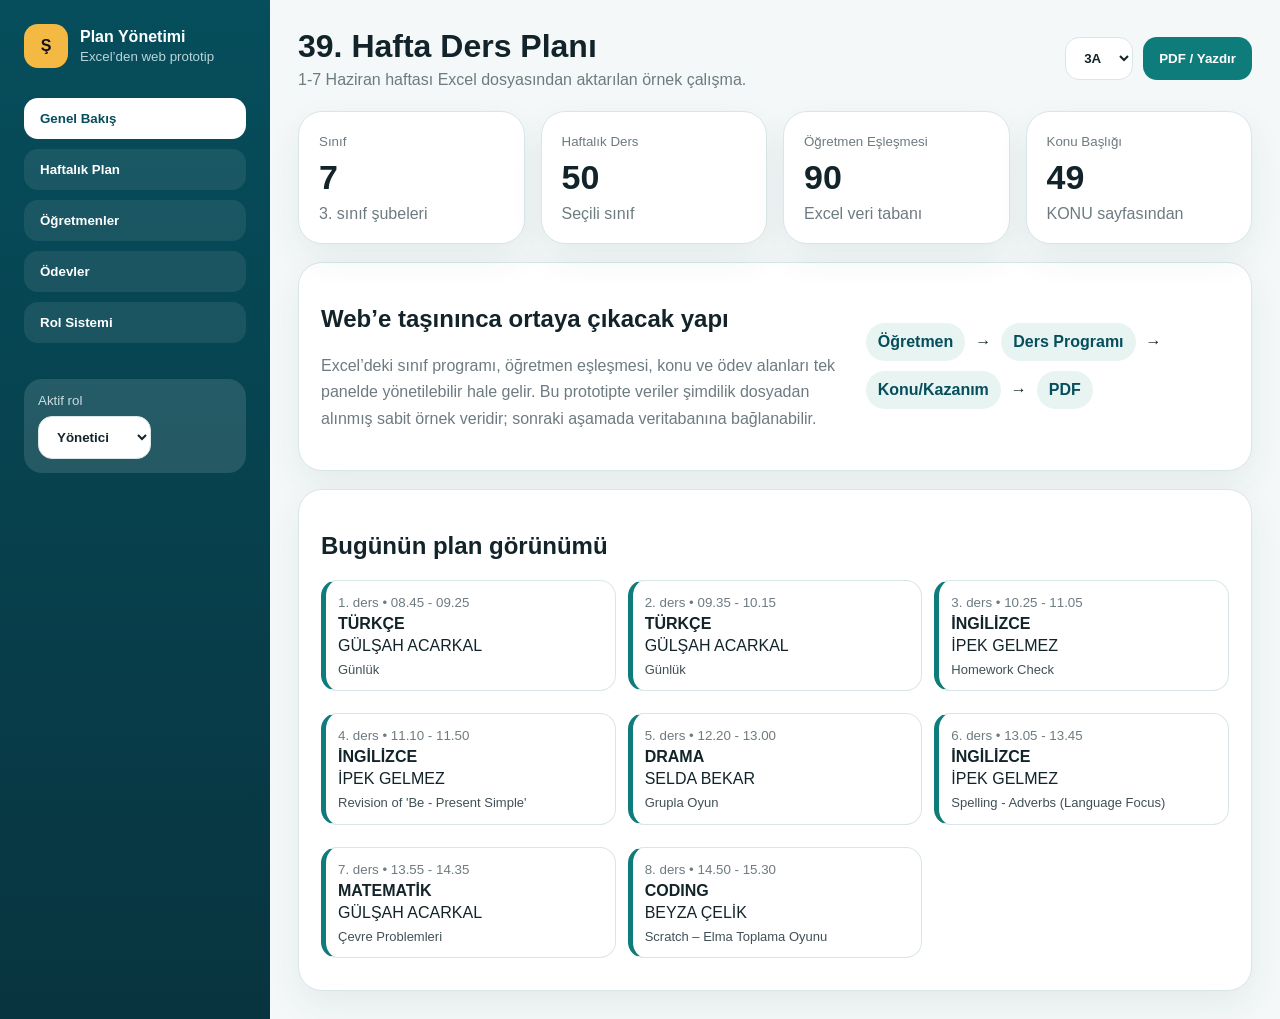
==== commit 6e97afd5: "Add files via upload" ====
--- a/index.html
+++ b/index.html
@@ -1,297 +1,61 @@
 <!doctype html>
 <html lang="tr">
 <head>
-  <meta charset="utf-8" />
-  <meta name="viewport" content="width=device-width, initial-scale=1" />
-  <title>TeachRota | Akıllı Öğretmen Platformu</title>
+  <meta charset="UTF-8" />
+  <meta name="viewport" content="width=device-width, initial-scale=1.0" />
+  <title>Haftalık Ders Planı | Web Prototip</title>
   <link rel="stylesheet" href="style.css" />
 </head>
 <body>
-  <header class="site-header no-print">
-    <button class="menu-button" id="openMenu" aria-label="Menüyü aç">☰</button>
-    <div class="site-brand">
-      <div class="brand-mark">TR</div>
-      <div>
-        <h1>TeachRota</h1>
-        <p>Akıllı Öğretmen Platformu</p>
+  <aside class="sidebar">
+    <div class="brand"><span>Ş</span><div><b>Plan Yönetimi</b><small>Excel’den web prototip</small></div></div>
+    <nav>
+      <button class="nav active" data-view="dashboard">Genel Bakış</button>
+      <button class="nav" data-view="schedule">Haftalık Plan</button>
+      <button class="nav" data-view="teachers">Öğretmenler</button>
+      <button class="nav" data-view="homework">Ödevler</button>
+      <button class="nav" data-view="roles">Rol Sistemi</button>
+    </nav>
+    <div class="rolebox">
+      <small>Aktif rol</small>
+      <select id="roleSelect">
+        <option>Yönetici</option><option>Öğretmen</option><option>Öğrenci</option><option>Veli</option>
+      </select>
+    </div>
+  </aside>
+  <main>
+    <header class="topbar">
+      <div><h1>39. Hafta Ders Planı</h1><p>1-7 Haziran haftası Excel dosyasından aktarılan örnek çalışma.</p></div>
+      <div class="actions"><select id="classSelect"></select><button onclick="window.print()">PDF / Yazdır</button></div>
+    </header>
+
+    <section id="dashboard" class="view active">
+      <div class="cards">
+        <div class="card"><small>Sınıf</small><strong id="statClass">-</strong><span>3. sınıf şubeleri</span></div>
+        <div class="card"><small>Haftalık Ders</small><strong id="statLessons">-</strong><span>Seçili sınıf</span></div>
+        <div class="card"><small>Öğretmen Eşleşmesi</small><strong id="statTeachers">-</strong><span>Excel veri tabanı</span></div>
+        <div class="card"><small>Konu Başlığı</small><strong id="statTopics">-</strong><span>KONU sayfasından</span></div>
       </div>
-    </div>
-    <button class="header-action" id="headerMenuButton">Menüyü Aç</button>
-  </header>
-
-  <div class="drawer-backdrop no-print" id="drawerBackdrop"></div>
-  <aside class="drawer no-print" id="drawer">
-    <div class="drawer-head">
-      <div class="site-brand">
-        <div class="brand-mark">TR</div>
-        <div>
-          <h2>TeachRota</h2>
-          <p>Menü</p>
-        </div>
+      <div class="panel hero">
+        <div><h2>Web’e taşınınca ortaya çıkacak yapı</h2><p>Excel’deki sınıf programı, öğretmen eşleşmesi, konu ve ödev alanları tek panelde yönetilebilir hale gelir. Bu prototipte veriler şimdilik dosyadan alınmış sabit örnek veridir; sonraki aşamada veritabanına bağlanabilir.</p></div>
+        <div class="mini-flow"><span>Öğretmen</span><b>→</b><span>Ders Programı</span><b>→</b><span>Konu/Kazanım</span><b>→</b><span>PDF</span></div>
       </div>
-      <button class="drawer-close" id="closeMenu" aria-label="Menüyü kapat">×</button>
-    </div>
-    <nav class="drawer-nav platform-nav">
-      <button data-page="home" class="active"><span>Ana Sayfa</span></button>
-      <button data-page="planner"><span>Haftalık Ders Planı</span></button>
-      <button data-page="module" data-module="daily"><span>Günlük Plan</span><em>Yakında</em></button>
-      <button data-page="module" data-module="outcomePool"><span>Kazanımlar</span><em>Yakında</em></button>
-      <button data-page="module" data-module="activities"><span>Etkinlik Havuzu</span><em>Yakında</em></button>
-      <button data-page="module" data-module="homework"><span>Ödev Oluşturucu</span><em>Yakında</em></button>
-      <button data-page="module" data-module="specialDays"><span>Belirli Gün ve Haftalar</span><em>Yakında</em></button>
-      <button data-page="module" data-module="documents"><span>Dokümanlar</span><em>Yakında</em></button>
-      <button data-page="module" data-module="ai"><span>Yapay Zekâ Asistanı</span><em>Yakında</em></button>
-      <button data-page="help"><span>Yardım / Hakkında</span></button>
-    </nav>
-  </aside>
-
-  <main>
-    <section id="homePage" class="home-page page-section">
-      <div class="hero-card new-hero">
-        <div class="hero-copy">
-          <span class="eyebrow">Öğretmenin Dijital Çalışma Alanı</span>
-          <h2>Planla, üret, hazırla ve çıktını al.</h2>
-          <p>TeachRota; haftalık plan, günlük plan, kazanım, etkinlik, ödev, doküman ve yapay zekâ destekli öğretmen araçlarını tek yerde toplamayı hedefleyen sade bir çalışma platformudur.</p>
-          <div class="hero-actions">
-            <button class="primary hero-primary" data-page="planner">Haftalık Ders Planı Oluştur</button>
-            <button class="secondary hero-secondary" id="homeMenuButton">Modülleri İncele</button>
-          </div>
-          <div class="trust-note">Üyeliksiz kullanım • Veri kaydı yok • PDF çıktısı</div>
-        </div>
-        <div class="hero-preview platform-preview">
-          <div class="preview-window">
-            <div class="preview-bar"><span></span><span></span><span></span></div>
-            <div class="preview-title">TeachRota Modülleri</div>
-            <div class="preview-stack">
-              <div><b>Haftalık Plan</b><em>Aktif</em></div>
-              <div><b>Kazanımlar</b><em>Yakında</em></div>
-              <div><b>Etkinlik Havuzu</b><em>Yakında</em></div>
-              <div><b>Yapay Zekâ</b><em>Yakında</em></div>
-            </div>
-          </div>
-        </div>
-      </div>
-
-      <section class="home-block">
-        <div class="section-title">
-          <span>Modüller</span>
-          <h3>Öğretmenin haftalık işlerini tek alanda toplayan yapı</h3>
-        </div>
-        <div class="feature-grid platform-feature-grid">
-          <article data-page="planner">
-            <div class="feature-icon">📅</div>
-            <strong>Haftalık Ders Planı</strong>
-            <p>Kazanım seç, haftalık planı oluştur ve PDF çıktısı al.</p>
-          </article>
-          <article data-page="module" data-module="daily">
-            <div class="feature-icon">📖</div>
-            <strong>Günlük Plan</strong>
-            <p>Tek güne özel ders akışı, etkinlik ve materyal planlama.</p>
-          </article>
-          <article data-page="module" data-module="outcomePool">
-            <div class="feature-icon">🎯</div>
-            <strong>Kazanımlar</strong>
-            <p>Sınıf ve ders bazlı kazanım arama ve inceleme alanı.</p>
-          </article>
-          <article data-page="module" data-module="activities">
-            <div class="feature-icon">🧩</div>
-            <strong>Etkinlik Havuzu</strong>
-            <p>Derslere uygun uygulanabilir sınıf içi etkinlik fikirleri.</p>
-          </article>
-          <article data-page="module" data-module="homework">
-            <div class="feature-icon">📝</div>
-            <strong>Ödev Oluşturucu</strong>
-            <p>Kazanıma ve sınıf düzeyine göre ödev taslakları.</p>
-          </article>
-          <article data-page="module" data-module="ai">
-            <div class="feature-icon">🤖</div>
-            <strong>Yapay Zekâ Asistanı</strong>
-            <p>Etkinlik, metin, soru ve ölçme önerileri için destek.</p>
-          </article>
-        </div>
-      </section>
-
-      <section class="home-block how-block">
-        <div class="section-title">
-          <span>Nasıl çalışır?</span>
-          <h3>Basit kullanım, hızlı çıktı</h3>
-        </div>
-        <div class="steps-grid">
-          <article><b>1</b><strong>Modül seç</strong><p>Menüden ihtiyacın olan aracı aç.</p></article>
-          <article><b>2</b><strong>İçeriği hazırla</strong><p>Bilgileri gir, kazanım veya içerik seç.</p></article>
-          <article><b>3</b><strong>PDF / çıktı al</strong><p>Hazırladığın çalışmayı indir veya yazdır.</p></article>
-        </div>
-      </section>
-
-      <section class="home-block split-info">
-        <div>
-          <span class="eyebrow small">İlk sürüm mantığı</span>
-          <h3>Üyelik yok, kayıt yok, doğrudan kullanım.</h3>
-          <p>TeachRota’nın ilk sürümünde öğretmen siteye girer, ihtiyacı olan içeriği hazırlar ve çıktısını alır. Bilgiler sistemde saklanmaz.</p>
-        </div>
-        <div class="roadmap-card">
-          <strong>Yakında eklenecekler</strong>
-          <ul>
-            <li>Günlük plan hazırlama</li>
-            <li>Etkinlik önerileri</li>
-            <li>Belirli gün ve haftalar</li>
-            <li>Doküman oluşturucu</li>
-            <li>Yapay zekâ destekli içerik</li>
-          </ul>
-        </div>
-      </section>
+      <div class="panel"><h2>Bugünün plan görünümü</h2><div id="todayPreview" class="lesson-grid"></div></div>
     </section>
 
-    <section id="plannerPage" class="page-section app-page hidden">
-      <div class="app-shell">
-        <aside class="sidebar no-print">
-          <div class="brand">
-            <div class="brand-mark">TR</div>
-            <div>
-              <h1>TeachRota</h1>
-              <p>Haftalık Ders Planı</p>
-            </div>
-          </div>
-
-          <section class="panel">
-            <h2>Plan Bilgileri</h2>
-            <label>Okul Adı
-              <input id="schoolName" type="text" value="Örnek İlkokulu" />
-            </label>
-            <label>Öğretmen Adı
-              <input id="teacherName" type="text" value="Davut Vezir" />
-            </label>
-            <div class="grid-2">
-              <label>Sınıf
-                <select id="classLevel">
-                  <option value="2" selected>2. Sınıf</option>
-                  <option value="1" disabled>1. Sınıf - yakında</option>
-                  <option value="3" disabled>3. Sınıf - yakında</option>
-                  <option value="4" disabled>4. Sınıf - yakında</option>
-                </select>
-              </label>
-              <label>Şube
-                <input id="branch" type="text" value="C" maxlength="2" />
-              </label>
-            </div>
-            <div class="grid-2">
-              <label>Hafta
-                <input id="weekNo" type="number" min="1" max="40" value="40" />
-              </label>
-              <label>Tarih Aralığı
-                <select id="dateRange"></select>
-              </label>
-            </div>
-            <label>Haftanın Kitabı
-              <input id="bookName" type="text" value="" placeholder="Kitap adı" />
-            </label>
-            <button class="primary" id="createPlan">Planı Oluştur</button>
-            <button class="secondary" id="printPdf">PDF / Yazdır</button>
-          </section>
-        </aside>
-
-        <main class="workspace">
-          <div class="topbar no-print">
-            <div>
-              <strong>Önizleme</strong>
-              <span>Kazanım seçimi yapıldığında plan otomatik güncellenir. Hücrelere tıklayıp son düzenleme yapılabilir.</span>
-            </div>
-            <div class="top-actions">
-              <button class="secondary compact" id="printPdfTop">PDF / Yazdır</button>
-            </div>
-          </div>
-
-          <section class="summary-cards no-print">
-            <article><strong>5</strong><span>günlük program</span></article>
-            <article><strong id="lessonCount">0</strong><span>dolu ders hücresi</span></article>
-            <article><strong id="outcomeCount">0</strong><span>seçili kazanım</span></article>
-          </section>
-
-          <section class="outcome-workbench no-print" id="outcomesSection">
-            <div class="outcome-head">
-              <div>
-                <h2>Kazanım Seçimi</h2>
-                <p>Dersi seçin, kazanımları işaretleyin. Seçimler canlı olarak haftalık programa aktarılır.</p>
-              </div>
-              <button class="secondary compact" id="clearOutcomes">Seçimleri Temizle</button>
-            </div>
-            <div class="outcome-layout">
-              <aside class="lesson-tabs" id="lessonTabs"></aside>
-              <div class="outcome-panel">
-                <div class="outcome-toolbar">
-                  <label>Ders
-                    <select id="subjectSelect"></select>
-                  </label>
-                  <label>Kazanım Ara
-                    <input id="outcomeSearch" type="search" placeholder="Kod, konu veya kazanım metni ara" />
-                  </label>
-                </div>
-                <div id="outcomeList" class="outcome-list"></div>
-              </div>
-              <aside class="selected-panel">
-                <h3>Seçilen Kazanımlar</h3>
-                <div id="selectedList" class="selected-list empty">Henüz kazanım seçilmedi.</div>
-              </aside>
-            </div>
-          </section>
-
-          <section id="printArea" class="paper">
-            <header class="document-header">
-              <div>
-                <p id="schoolDisplay" class="school">Örnek İlkokulu</p>
-                <h2 id="titleDisplay">2/C SINIFI 40. HAFTA DERS PROGRAMI</h2>
-              </div>
-              <div class="meta-box">
-                <span id="dateDisplay">Tarih aralığı girilmedi</span>
-              </div>
-            </header>
-
-            <table class="schedule-table" id="scheduleTable"></table>
-
-            <div class="signature">
-              <span>Öğretmen</span>
-              <strong id="teacherDisplay">Davut Vezir</strong>
-            </div>
-
-            <section class="homework">
-              <h3>Ödev Programı</h3>
-              <table id="homeworkTable"></table>
-            </section>
-
-            <section class="book-card">
-              <span>Haftanın Kitabı</span>
-              <strong id="bookDisplay"></strong>
-            </section>
-          </section>
-        </main>
-      </div>
+    <section id="schedule" class="view">
+      <div class="panel"><div class="panel-head"><h2 id="scheduleTitle">Haftalık Plan</h2><input id="searchInput" placeholder="Ders, konu veya öğretmen ara..." /></div><div id="weekGrid" class="week-grid"></div></div>
     </section>
 
-
-    <section id="modulePage" class="home-page page-section hidden">
-      <div class="hero-card simple-card module-hero">
-        <div class="hero-copy">
-          <span class="eyebrow" id="moduleBadge">Yakında</span>
-          <h2 id="moduleTitle">Modül</h2>
-          <p id="moduleDescription">Bu bölüm TeachRota'nın sonraki sürümlerinde aktif edilecek.</p>
-        </div>
-      </div>
-      <div class="module-detail-grid" id="moduleDetails"></div>
-    </section>
-
-    <section id="helpPage" class="home-page page-section hidden">
-      <div class="hero-card simple-card">
-        <div class="hero-copy">
-          <span class="eyebrow">Yardım</span>
-          <h2>TeachRota nasıl kullanılır?</h2>
-          <p>Menüden “Haftalık Ders Planı” bölümüne girin. Plan bilgilerini doldurun, kazanımları seçin ve PDF/Yazdır butonuyla çıktınızı alın.</p>
-          <button class="primary hero-primary" data-page="planner">Ders Planına Git</button>
-        </div>
-      </div>
-    </section>
+    <section id="teachers" class="view"><div class="panel"><h2>Öğretmen - Ders Eşleşmeleri</h2><div id="teacherTable" class="table"></div></div></section>
+    <section id="homework" class="view"><div class="panel"><h2>Haftalık Ödev Planı</h2><div id="homeworkGrid" class="homework-grid"></div></div></section>
+    <section id="roles" class="view"><div class="roles-grid">
+      <div class="role-card"><h3>Yönetici</h3><p>Sınıf, öğretmen, ders, kazanım ve haftalık planları yönetir. PDF/rapor alır.</p></div>
+      <div class="role-card"><h3>Öğretmen</h3><p>Kendi sınıf ve derslerine ait konu/kazanım girişlerini yapar, ödev ekler.</p></div>
+      <div class="role-card"><h3>Öğrenci</h3><p>Haftalık ders akışını, ödevlerini ve materyalleri görüntüler.</p></div>
+      <div class="role-card"><h3>Veli</h3><p>Ödev, günlük ders özeti ve öğretmen notlarını sade ekrandan takip eder.</p></div>
+    </div></section>
   </main>
-
-  <script src="data.js"></script>
-  <script src="app.js"></script>
+  <script src="data.js"></script><script src="app.js"></script>
 </body>
 </html>
--- a/style.css
+++ b/style.css
@@ -1,592 +1 @@
-:root {
-  --bg: #eef3f8;
-  --panel: #ffffff;
-  --ink: #162033;
-  --muted: #607086;
-  --primary: #2457d6;
-  --primary-dark: #193fa0;
-  --line: #d7dfeb;
-  --soft: #f6f8fb;
-  --accent: #eef4ff;
-}
-
-* { box-sizing: border-box; }
-body {
-  margin: 0;
-  font-family: Inter, ui-sans-serif, system-ui, -apple-system, BlinkMacSystemFont, "Segoe UI", Arial, sans-serif;
-  color: var(--ink);
-  background: var(--bg);
-}
-.app-shell { display: grid; grid-template-columns: 340px 1fr; min-height: 100vh; }
-.sidebar { padding: 24px; background: #0f1e36; color: white; }
-.brand { display: flex; gap: 14px; align-items: center; margin-bottom: 22px; }
-.brand-mark { width: 48px; height: 48px; border-radius: 14px; display: grid; place-items: center; background: var(--primary); font-weight: 800; }
-.brand h1 { font-size: 22px; margin: 0; }
-.brand p { margin: 2px 0 0; color: #b9c6d8; }
-.panel { background: rgba(255,255,255,.08); border: 1px solid rgba(255,255,255,.13); border-radius: 18px; padding: 18px; margin-bottom: 16px; }
-.panel h2 { font-size: 16px; margin: 0 0 14px; }
-.panel.muted p { color: #cbd5e1; line-height: 1.5; margin: 0; font-size: 14px; }
-label { display: block; font-size: 13px; color: #d8e2f0; margin-bottom: 12px; }
-input, select {
-  width: 100%; margin-top: 6px; border: 1px solid rgba(255,255,255,.18); border-radius: 12px;
-  padding: 11px 12px; color: white; background: rgba(255,255,255,.10); outline: none;
-}
-select option { color: #111827; }
-.grid-2 { display: grid; grid-template-columns: 1fr 1fr; gap: 12px; }
-button { border: 0; cursor: pointer; border-radius: 12px; padding: 12px 14px; font-weight: 700; }
-.primary { width: 100%; color: white; background: var(--primary); margin-top: 4px; }
-.primary:hover { background: var(--primary-dark); }
-.secondary { width: 100%; color: #dce8ff; background: rgba(255,255,255,.12); margin-top: 10px; border: 1px solid rgba(255,255,255,.15); }
-.compact { width: auto; color: var(--primary); background: white; border: 1px solid var(--line); margin-top: 0; }
-.workspace { padding: 26px; overflow-x: auto; }
-.topbar { display: flex; justify-content: space-between; align-items: center; margin-bottom: 18px; }
-.topbar span { display: block; color: var(--muted); font-size: 14px; margin-top: 3px; }
-.paper { width: 1120px; min-height: 780px; margin: 0 auto; background: white; border-radius: 18px; box-shadow: 0 20px 50px rgba(23,36,64,.12); padding: 28px; }
-.document-header { display: flex; justify-content: space-between; gap: 20px; align-items: start; margin-bottom: 18px; }
-.school { margin: 0 0 4px; color: var(--muted); font-weight: 700; text-transform: uppercase; letter-spacing: .04em; }
-.document-header h2 { margin: 0; font-size: 25px; letter-spacing: .02em; }
-.meta-box { padding: 10px 14px; background: var(--accent); border: 1px solid #d7e5ff; color: var(--primary-dark); border-radius: 12px; font-weight: 700; }
-.schedule-table { width: 100%; border-collapse: collapse; table-layout: fixed; font-size: 11px; }
-.schedule-table th, .schedule-table td { border: 1px solid #b9c4d3; vertical-align: top; padding: 7px 6px; }
-.schedule-table th { background: #e9eef6; text-align: center; }
-.schedule-table .day-head { width: 76px; }
-.schedule-table .day-name { background: #dfe8f7; font-size: 12px; vertical-align: middle; text-transform: uppercase; }
-.schedule-table td { height: 92px; background: white; }
-.schedule-table td strong { display: block; font-size: 11px; margin-bottom: 4px; text-transform: uppercase; color: #172554; }
-.schedule-table td p { margin: 0; line-height: 1.25; }
-.schedule-table .lunch { background: #f7f0dc; color: #7c4a03; text-align: center; vertical-align: middle; font-weight: 800; writing-mode: vertical-rl; transform: rotate(180deg); }
-.empty-cell { background: #fbfcfe !important; }
-.signature { margin: 18px 0; text-align: right; }
-.signature span { display: block; color: var(--muted); font-size: 12px; }
-.signature strong { font-size: 14px; }
-.homework { margin-top: 12px; }
-.homework h3, .book-card span { margin: 0 0 8px; color: var(--primary-dark); text-transform: uppercase; letter-spacing: .05em; font-size: 13px; }
-.homework table { width: 100%; border-collapse: collapse; font-size: 13px; }
-.homework th { width: 150px; text-align: left; background: var(--soft); }
-.homework th, .homework td { border: 1px solid var(--line); padding: 9px 10px; }
-.homework td:focus { outline: 2px solid var(--primary); }
-.book-card { margin-top: 16px; border: 1px solid var(--line); background: #fbfcff; border-radius: 14px; padding: 14px; }
-.book-card span { display: block; }
-.book-card strong { font-size: 17px; }
-
-@media print {
-  @page { size: A4 landscape; margin: 8mm; }
-  body { background: white; }
-  .no-print, .sidebar { display: none !important; }
-  .app-shell { display: block; }
-  .workspace { padding: 0; overflow: visible; }
-  .paper { width: auto; min-height: auto; box-shadow: none; border-radius: 0; padding: 0; }
-  .schedule-table { font-size: 9px; }
-  .schedule-table td { height: 76px; padding: 4px; }
-  .document-header h2 { font-size: 20px; }
-}
-.hero-panel { display: grid; grid-template-columns: 1fr 1fr; gap: 10px; }
-.mini-stat { background: rgba(255,255,255,.08); border-radius: 14px; padding: 12px; }
-.mini-stat strong { display:block; font-size: 18px; }
-.mini-stat span { color:#cbd5e1; font-size:12px; }
-.top-actions { display:flex; gap:10px; }
-.summary-cards { width:1120px; margin: 0 auto 18px; display:grid; grid-template-columns: repeat(4, 1fr); gap: 12px; }
-.summary-cards article { background:white; border:1px solid var(--line); border-radius:16px; padding:14px 16px; box-shadow:0 10px 25px rgba(23,36,64,.06); }
-.summary-cards strong { display:block; font-size:20px; color:var(--primary-dark); }
-.summary-cards span { color:var(--muted); font-size:13px; }
-.editable-cell { transition: box-shadow .15s ease, background .15s ease; }
-.editable-cell:hover { background:#fbfdff; box-shadow: inset 0 0 0 2px #dbeafe; }
-.editable-cell:focus { outline:3px solid #bfdbfe; outline-offset:-3px; }
-.integration-note { width:1120px; margin: 20px auto 0; background:white; border-radius:18px; border:1px solid var(--line); padding:20px; box-shadow:0 10px 30px rgba(23,36,64,.08); }
-.integration-note h2 { margin:0 0 14px; font-size:18px; }
-.integration-grid { display:grid; grid-template-columns: repeat(4, 1fr); gap:12px; }
-.integration-grid div { background:var(--soft); border:1px solid var(--line); border-radius:14px; padding:14px; }
-.integration-grid strong { color:var(--primary-dark); }
-.integration-grid p { color:var(--muted); margin:8px 0 0; line-height:1.45; font-size:13px; }
-@media print { .summary-cards, .integration-note { display:none !important; } }
-
-.outcome-workbench { width:1120px; margin: 0 auto 18px; background:white; border:1px solid var(--line); border-radius:18px; padding:20px; box-shadow:0 10px 30px rgba(23,36,64,.08); }
-.outcome-head { display:flex; justify-content:space-between; gap:16px; align-items:start; margin-bottom:16px; }
-.outcome-head h2 { margin:0; font-size:20px; }
-.outcome-head p { margin:4px 0 0; color:var(--muted); font-size:14px; }
-.outcome-layout { display:grid; grid-template-columns: 190px 1fr 300px; gap:16px; align-items:start; }
-.lesson-tabs { display:flex; flex-direction:column; gap:8px; max-height:430px; overflow:auto; }
-.lesson-tab { width:100%; background:var(--soft); border:1px solid var(--line); color:var(--ink); text-align:left; padding:11px 12px; display:flex; justify-content:space-between; gap:10px; align-items:center; }
-.lesson-tab.active { background:var(--accent); border-color:#b9d2ff; color:var(--primary-dark); box-shadow: inset 3px 0 0 var(--primary); }
-.lesson-tab span { font-weight:800; }
-.lesson-tab em { font-style:normal; color:var(--muted); font-size:11px; white-space:nowrap; }
-.outcome-panel { border:1px solid var(--line); border-radius:16px; padding:14px; background:#fbfcff; }
-.outcome-toolbar { display:grid; grid-template-columns: 220px 1fr; gap:12px; margin-bottom:12px; }
-.outcome-toolbar label { color:var(--muted); margin:0; font-weight:700; }
-.outcome-toolbar input, .outcome-toolbar select { color:var(--ink); background:white; border:1px solid var(--line); }
-.outcome-list { display:grid; gap:10px; max-height:365px; overflow:auto; padding-right:4px; }
-.outcome-card { color:var(--ink); display:grid; grid-template-columns:24px 1fr; gap:10px; background:white; border:1px solid var(--line); border-radius:14px; padding:12px; margin:0; cursor:pointer; }
-.outcome-card:hover { border-color:#b9d2ff; box-shadow:0 8px 20px rgba(36,87,214,.08); }
-.outcome-card input { width:18px; height:18px; margin:3px 0 0; accent-color:var(--primary); }
-.outcome-card strong { color:var(--primary-dark); display:inline-block; margin-right:8px; }
-.outcome-card em { font-style:normal; color:var(--muted); font-size:12px; background:var(--soft); border:1px solid var(--line); padding:3px 7px; border-radius:999px; }
-.outcome-card p { margin:7px 0 0; line-height:1.45; color:#243247; font-size:13px; }
-.selected-panel { border:1px solid var(--line); border-radius:16px; padding:14px; background:var(--soft); }
-.selected-panel h3 { margin:0 0 12px; font-size:16px; }
-.selected-list { display:grid; gap:8px; max-height:345px; overflow:auto; }
-.selected-list.empty, .empty-state { color:var(--muted); font-size:13px; background:white; border:1px dashed var(--line); border-radius:12px; padding:14px; }
-.selected-item { background:white; border:1px solid var(--line); border-radius:12px; padding:10px; }
-.selected-item strong { display:block; color:var(--primary-dark); font-size:12px; }
-.selected-item span { display:inline-block; margin-top:4px; font-size:12px; font-weight:800; }
-.selected-item p { margin:4px 0 0; color:var(--muted); font-size:12px; line-height:1.35; }
-.hint { color:var(--muted); font-size:12px; line-height:1.45; margin:12px 0 0; }
-
-@media print { .outcome-workbench { display:none !important; } }
-
-/* TeachRota sayfa yapısı ve açılır menü */
-:root {
-  --purple: #6d28d9;
-  --purple-dark: #4c1d95;
-  --purple-soft: #f5f3ff;
-}
-.site-header {
-  height: 72px;
-  display: flex;
-  align-items: center;
-  gap: 16px;
-  padding: 0 24px;
-  background: rgba(255,255,255,.88);
-  border-bottom: 1px solid #e9d5ff;
-  position: sticky;
-  top: 0;
-  z-index: 40;
-  backdrop-filter: blur(16px);
-}
-.menu-button, .drawer-close {
-  width: 44px;
-  height: 44px;
-  border-radius: 14px;
-  color: var(--purple);
-  background: var(--purple-soft);
-  border: 1px solid #ddd6fe;
-  font-size: 22px;
-  display: grid;
-  place-items: center;
-}
-.site-brand { display: flex; align-items: center; gap: 12px; }
-.site-brand h1, .site-brand h2 { margin: 0; line-height: 1; color: var(--purple-dark); }
-.site-brand h1 { font-size: 22px; }
-.site-brand h2 { font-size: 20px; }
-.site-brand p { margin: 4px 0 0; color: #7c6f99; font-size: 13px; }
-.site-header .brand-mark, .drawer .brand-mark, .sidebar .brand-mark {
-  background: linear-gradient(135deg, #7c3aed, #5b21b6);
-}
-.header-action { margin-left: auto; background: var(--purple); color: white; }
-.drawer-backdrop {
-  position: fixed;
-  inset: 0;
-  background: rgba(30, 27, 75, .36);
-  opacity: 0;
-  pointer-events: none;
-  transition: .2s ease;
-  z-index: 50;
-}
-.drawer-backdrop.open { opacity: 1; pointer-events: auto; }
-.drawer {
-  position: fixed;
-  top: 0;
-  left: 0;
-  width: 320px;
-  max-width: 86vw;
-  height: 100vh;
-  background: white;
-  z-index: 60;
-  transform: translateX(-105%);
-  transition: transform .25s ease;
-  box-shadow: 30px 0 60px rgba(76, 29, 149, .22);
-  padding: 20px;
-  border-right: 1px solid #e9d5ff;
-}
-.drawer.open { transform: translateX(0); }
-.drawer-head { display: flex; align-items: center; justify-content: space-between; margin-bottom: 28px; }
-.drawer-nav { display: grid; gap: 10px; }
-.drawer-nav button {
-  width: 100%;
-  text-align: left;
-  background: #faf5ff;
-  color: #3b275f;
-  border: 1px solid #eadcff;
-  padding: 14px 16px;
-  border-radius: 14px;
-}
-.drawer-nav button.active, .drawer-nav button:hover {
-  color: white;
-  background: linear-gradient(135deg, #7c3aed, #5b21b6);
-  border-color: transparent;
-}
-.page-section.hidden { display: none; }
-.home-page { padding: 42px 24px; min-height: calc(100vh - 72px); }
-.hero-card {
-  max-width: 1120px;
-  margin: 0 auto;
-  display: grid;
-  grid-template-columns: 1.05fr .95fr;
-  gap: 30px;
-  align-items: center;
-  background: white;
-  border: 1px solid #eadcff;
-  border-radius: 28px;
-  padding: 44px;
-  box-shadow: 0 24px 70px rgba(76, 29, 149, .12);
-}
-.simple-card { grid-template-columns: 1fr; }
-.eyebrow {
-  display: inline-flex;
-  padding: 8px 12px;
-  border-radius: 999px;
-  background: var(--purple-soft);
-  color: var(--purple);
-  font-weight: 800;
-  font-size: 13px;
-}
-.hero-copy h2 {
-  margin: 18px 0 14px;
-  font-size: clamp(34px, 5vw, 62px);
-  line-height: .98;
-  color: var(--purple-dark);
-  letter-spacing: -.04em;
-}
-.hero-copy p { color: #5f5574; font-size: 18px; line-height: 1.65; margin: 0; }
-.hero-actions { display: flex; gap: 12px; margin-top: 26px; flex-wrap: wrap; }
-.hero-primary, .hero-secondary { width: auto; min-width: 170px; }
-.hero-primary { background: linear-gradient(135deg, #7c3aed, #5b21b6); }
-.hero-secondary { color: var(--purple); background: white; border: 1px solid #ddd6fe; }
-.preview-window {
-  background: linear-gradient(180deg, #ffffff, #f5f3ff);
-  border: 1px solid #ddd6fe;
-  border-radius: 24px;
-  padding: 20px;
-  box-shadow: inset 0 1px 0 rgba(255,255,255,.8), 0 20px 60px rgba(76,29,149,.12);
-}
-.preview-bar { display: flex; gap: 6px; margin-bottom: 18px; }
-.preview-bar span { width: 10px; height: 10px; background: #c4b5fd; border-radius: 50%; }
-.preview-line { height: 18px; background: #ede9fe; border-radius: 999px; margin-bottom: 18px; }
-.preview-line.wide { width: 70%; }
-.preview-grid { display: grid; grid-template-columns: repeat(3, 1fr); gap: 10px; }
-.preview-grid div { height: 76px; border-radius: 14px; background: white; border: 1px solid #e9d5ff; }
-.feature-grid {
-  max-width: 1120px;
-  margin: 20px auto 0;
-  display: grid;
-  grid-template-columns: repeat(3, 1fr);
-  gap: 16px;
-}
-.feature-grid article {
-  background: white;
-  border: 1px solid #eadcff;
-  border-radius: 20px;
-  padding: 22px;
-  box-shadow: 0 14px 40px rgba(76,29,149,.08);
-}
-.feature-grid strong { color: var(--purple-dark); font-size: 18px; }
-.feature-grid p { color: #6b607c; line-height: 1.5; margin: 8px 0 0; }
-.app-page .app-shell { min-height: calc(100vh - 72px); }
-
-/* Mor-beyaz renk düzeltmeleri */
-:root {
-  --bg: #faf7ff;
-  --ink: #241543;
-  --muted: #7a6b92;
-  --primary: #6d28d9;
-  --primary-dark: #4c1d95;
-  --line: #e9d5ff;
-  --soft: #faf5ff;
-  --accent: #f3e8ff;
-}
-.sidebar { background: linear-gradient(180deg, #4c1d95, #2e1065); }
-.primary { background: linear-gradient(135deg, #7c3aed, #5b21b6); }
-.primary:hover { background: linear-gradient(135deg, #6d28d9, #4c1d95); }
-.compact { color: var(--primary); }
-.schedule-table th { background: #f3e8ff; }
-.schedule-table .day-name { background: #ede9fe; }
-.meta-box { background: #f5f3ff; border-color: #ddd6fe; color: var(--primary-dark); }
-.lesson-tab.active { background:#f3e8ff; border-color:#c4b5fd; box-shadow: inset 3px 0 0 var(--primary); }
-.outcome-card:hover { border-color:#c4b5fd; box-shadow:0 8px 20px rgba(109,40,217,.1); }
-.outcome-card input { accent-color:var(--primary); }
-
-@media (max-width: 980px) {
-  .hero-card, .feature-grid { grid-template-columns: 1fr; }
-  .header-action { display: none; }
-  .app-shell { grid-template-columns: 1fr; }
-  .sidebar { position: static; }
-}
-
-@media print {
-  .site-header, .drawer, .drawer-backdrop, .home-page { display:none !important; }
-}
-
-/* TeachRota platform menüsü */
-.platform-nav button {
-  display: flex;
-  align-items: center;
-  justify-content: space-between;
-  gap: 10px;
-}
-.platform-nav button span { pointer-events: none; }
-.platform-nav button em {
-  font-style: normal;
-  font-size: 11px;
-  color: #7c3aed;
-  background: #f3e8ff;
-  border: 1px solid #e9d5ff;
-  border-radius: 999px;
-  padding: 3px 7px;
-  pointer-events: none;
-}
-.platform-feature-grid {
-  grid-template-columns: repeat(3, minmax(0, 1fr));
-}
-.platform-feature-grid article {
-  cursor: pointer;
-  transition: transform .18s ease, box-shadow .18s ease, border-color .18s ease;
-}
-.platform-feature-grid article:hover {
-  transform: translateY(-3px);
-  border-color: #c4b5fd;
-  box-shadow: 0 14px 34px rgba(109, 40, 217, .12);
-}
-.module-hero { margin-bottom: 18px; }
-.module-detail-grid {
-  max-width: 1120px;
-  margin: 0 auto;
-  display: grid;
-  grid-template-columns: repeat(3, minmax(0, 1fr));
-  gap: 16px;
-}
-.module-detail-grid article {
-  background: #fff;
-  border: 1px solid #e9d5ff;
-  border-radius: 18px;
-  padding: 18px;
-  box-shadow: 0 12px 32px rgba(109, 40, 217, .08);
-}
-.module-detail-grid strong { color: #4c1d95; }
-.module-detail-grid p { color: #6b7280; line-height: 1.45; }
-@media (max-width: 900px) {
-  .platform-feature-grid,
-  .module-detail-grid { grid-template-columns: 1fr; }
-}
-
-/* TeachRota v0.3 - Lacivert + Turkuaz ana sayfa teması */
-:root {
-  --bg: #f8fafc;
-  --panel: #ffffff;
-  --ink: #0f172a;
-  --muted: #64748b;
-  --primary: #14b8a6;
-  --primary-dark: #0f766e;
-  --line: #e2e8f0;
-  --soft: #f1f5f9;
-  --accent: #ccfbf1;
-  --navy: #0f172a;
-  --navy-soft: #1e293b;
-  --teal: #14b8a6;
-  --teal-dark: #0f766e;
-}
-body { background: var(--bg); color: var(--ink); }
-.site-header {
-  background: rgba(255,255,255,.92);
-  border-bottom: 1px solid var(--line);
-}
-.menu-button, .drawer-close {
-  color: var(--teal-dark);
-  background: #ecfeff;
-  border: 1px solid #a7f3d0;
-}
-.site-brand h1, .site-brand h2 { color: var(--navy); }
-.site-brand p { color: var(--muted); }
-.site-header .brand-mark, .drawer .brand-mark, .sidebar .brand-mark,
-.brand-mark {
-  background: linear-gradient(135deg, var(--navy), var(--teal));
-  color: #fff;
-}
-.header-action,
-.primary,
-.hero-primary {
-  background: linear-gradient(135deg, var(--navy), var(--teal));
-  color: #fff;
-}
-.primary:hover,
-.hero-primary:hover { background: linear-gradient(135deg, #020617, var(--teal-dark)); }
-.secondary,
-.hero-secondary {
-  color: var(--teal-dark);
-  background: #fff;
-  border: 1px solid #99f6e4;
-}
-.drawer { border-right: 1px solid var(--line); box-shadow: 30px 0 60px rgba(15, 23, 42, .18); }
-.drawer-nav button {
-  background: #f8fafc;
-  color: var(--navy);
-  border: 1px solid var(--line);
-}
-.drawer-nav button.active, .drawer-nav button:hover {
-  color: white;
-  background: linear-gradient(135deg, var(--navy), var(--teal));
-}
-.platform-nav button em {
-  color: var(--teal-dark);
-  background: #ecfeff;
-  border: 1px solid #99f6e4;
-}
-.home-page {
-  background:
-    radial-gradient(circle at 16% 0%, rgba(20,184,166,.16), transparent 32%),
-    radial-gradient(circle at 90% 8%, rgba(15,23,42,.10), transparent 28%),
-    var(--bg);
-}
-.hero-card {
-  border: 1px solid var(--line);
-  box-shadow: 0 24px 70px rgba(15, 23, 42, .10);
-}
-.new-hero { overflow: hidden; position: relative; }
-.new-hero::after {
-  content: "";
-  position: absolute;
-  inset: auto -80px -120px auto;
-  width: 280px;
-  height: 280px;
-  border-radius: 999px;
-  background: rgba(20,184,166,.14);
-  pointer-events: none;
-}
-.eyebrow {
-  background: #ecfeff;
-  color: var(--teal-dark);
-}
-.eyebrow.small { font-size: 12px; padding: 7px 10px; }
-.hero-copy h2 { color: var(--navy); }
-.hero-copy p { color: var(--muted); }
-.trust-note {
-  margin-top: 18px;
-  color: var(--muted);
-  font-weight: 800;
-  font-size: 13px;
-}
-.preview-window {
-  background: linear-gradient(180deg, #ffffff, #f8fafc);
-  border: 1px solid var(--line);
-  box-shadow: inset 0 1px 0 rgba(255,255,255,.9), 0 20px 60px rgba(15,23,42,.10);
-}
-.preview-bar span { background: #99f6e4; }
-.preview-title { font-weight: 900; color: var(--navy); margin-bottom: 14px; }
-.preview-stack { display: grid; gap: 10px; }
-.preview-stack div {
-  display: flex;
-  align-items: center;
-  justify-content: space-between;
-  background: #fff;
-  border: 1px solid var(--line);
-  border-radius: 16px;
-  padding: 14px;
-}
-.preview-stack b { color: var(--navy); }
-.preview-stack em {
-  font-style: normal;
-  color: var(--teal-dark);
-  background: #ecfeff;
-  border: 1px solid #99f6e4;
-  border-radius: 999px;
-  padding: 4px 8px;
-  font-size: 12px;
-  font-weight: 800;
-}
-.home-block {
-  max-width: 1120px;
-  margin: 26px auto 0;
-}
-.section-title { margin-bottom: 14px; }
-.section-title span {
-  color: var(--teal-dark);
-  font-weight: 900;
-  text-transform: uppercase;
-  letter-spacing: .06em;
-  font-size: 12px;
-}
-.section-title h3 {
-  color: var(--navy);
-  margin: 6px 0 0;
-  font-size: clamp(24px, 3vw, 34px);
-  letter-spacing: -.03em;
-}
-.feature-grid article,
-.module-detail-grid article {
-  border: 1px solid var(--line);
-  box-shadow: 0 14px 40px rgba(15,23,42,.07);
-}
-.feature-grid strong,
-.module-detail-grid strong { color: var(--navy); }
-.feature-grid p,
-.module-detail-grid p { color: var(--muted); }
-.platform-feature-grid article:hover {
-  border-color: #5eead4;
-  box-shadow: 0 18px 38px rgba(20, 184, 166, .14);
-}
-.feature-icon {
-  width: 44px;
-  height: 44px;
-  display: grid;
-  place-items: center;
-  border-radius: 14px;
-  background: #ecfeff;
-  border: 1px solid #99f6e4;
-  margin-bottom: 14px;
-  font-size: 21px;
-}
-.steps-grid {
-  display: grid;
-  grid-template-columns: repeat(3, 1fr);
-  gap: 16px;
-}
-.steps-grid article,
-.roadmap-card {
-  background: #fff;
-  border: 1px solid var(--line);
-  border-radius: 22px;
-  padding: 22px;
-  box-shadow: 0 14px 40px rgba(15,23,42,.07);
-}
-.steps-grid b {
-  display: grid;
-  place-items: center;
-  width: 42px;
-  height: 42px;
-  border-radius: 999px;
-  background: linear-gradient(135deg, var(--navy), var(--teal));
-  color: #fff;
-  margin-bottom: 16px;
-}
-.steps-grid strong { display: block; color: var(--navy); font-size: 18px; }
-.steps-grid p { color: var(--muted); line-height: 1.5; }
-.split-info {
-  display: grid;
-  grid-template-columns: 1.1fr .9fr;
-  gap: 18px;
-  align-items: stretch;
-  background: #fff;
-  border: 1px solid var(--line);
-  border-radius: 28px;
-  padding: 30px;
-  box-shadow: 0 18px 50px rgba(15,23,42,.08);
-}
-.split-info h3 { color: var(--navy); font-size: clamp(24px, 3vw, 36px); margin: 14px 0 10px; letter-spacing: -.03em; }
-.split-info p { color: var(--muted); line-height: 1.65; font-size: 16px; }
-.roadmap-card { box-shadow: none; background: #f8fafc; }
-.roadmap-card strong { color: var(--navy); }
-.roadmap-card ul { margin: 14px 0 0; padding-left: 18px; color: var(--muted); line-height: 1.8; }
-.sidebar { background: linear-gradient(180deg, var(--navy), #0b1120); }
-.panel { border-color: rgba(255,255,255,.14); }
-.compact { color: var(--teal-dark); }
-.meta-box { background: #ecfeff; border-color: #99f6e4; color: var(--teal-dark); }
-.homework h3, .book-card span { color: var(--teal-dark); }
-.schedule-table th { background: #f1f5f9; }
-.schedule-table .day-name { background: #e2e8f0; }
-.schedule-table td strong { color: var(--navy); }
-.lesson-tab.active { background:#ecfeff; border-color:#99f6e4; color:var(--teal-dark); box-shadow: inset 3px 0 0 var(--teal); }
-.outcome-card:hover { border-color:#5eead4; box-shadow:0 8px 20px rgba(20,184,166,.12); }
-.outcome-card input { accent-color:var(--teal); }
-.outcome-card strong, .selected-item strong, .summary-cards strong { color: var(--teal-dark); }
-@media (max-width: 900px) {
-  .steps-grid,
-  .split-info { grid-template-columns: 1fr; }
-}
+:root{--bg:#f4f8f8;--ink:#12242a;--muted:#6d7b80;--primary:#0e7c7b;--primary2:#064e5c;--line:#d9e6e8;--card:#fff;--soft:#e7f4f2;--warn:#f4b942}*{box-sizing:border-box}body{margin:0;font-family:Inter,Arial,sans-serif;background:var(--bg);color:var(--ink);display:flex}.sidebar{width:270px;min-height:100vh;background:linear-gradient(180deg,var(--primary2),#08343f);color:white;padding:24px;position:sticky;top:0}.brand{display:flex;gap:12px;align-items:center;margin-bottom:30px}.brand span{width:44px;height:44px;border-radius:14px;background:var(--warn);display:grid;place-items:center;font-weight:900;color:#112}.brand small{display:block;color:#b9d5d9;margin-top:3px}nav{display:grid;gap:10px}.nav,.actions button{border:0;border-radius:14px;padding:13px 16px;font-weight:700;cursor:pointer}.nav{background:rgba(255,255,255,.08);color:white;text-align:left}.nav.active,.nav:hover{background:white;color:var(--primary2)}.rolebox{margin-top:36px;background:rgba(255,255,255,.12);padding:14px;border-radius:18px}.rolebox small{display:block;color:#c7dde0;margin-bottom:8px}select,input{border:1px solid var(--line);border-radius:14px;padding:12px 14px;background:white;color:var(--ink);font-weight:650}main{flex:1;padding:28px}.topbar{display:flex;justify-content:space-between;align-items:center;margin-bottom:22px;gap:20px}.topbar h1{margin:0 0 6px}.topbar p{margin:0;color:var(--muted)}.actions{display:flex;gap:10px}.actions button{background:var(--primary);color:white}.view{display:none}.view.active{display:block}.cards{display:grid;grid-template-columns:repeat(4,1fr);gap:16px}.card,.panel,.role-card{background:var(--card);border:1px solid var(--line);border-radius:24px;box-shadow:0 14px 35px rgba(28,59,68,.07)}.card{padding:20px}.card small,.lesson small{color:var(--muted)}.card strong{display:block;font-size:34px;margin:8px 0}.card span{color:var(--muted)}.panel{padding:22px;margin-top:18px}.panel-head{display:flex;justify-content:space-between;gap:16px;align-items:center}.hero{display:grid;grid-template-columns:1.3fr .9fr;gap:20px;align-items:center}.hero p{line-height:1.65;color:var(--muted)}.mini-flow{display:flex;flex-wrap:wrap;gap:10px;align-items:center}.mini-flow span{background:var(--soft);color:var(--primary2);padding:10px 12px;border-radius:999px;font-weight:800}.week-grid{display:grid;grid-template-columns:repeat(5,minmax(240px,1fr));gap:14px;overflow:auto;padding-bottom:8px}.day{background:#fbfdfd;border:1px solid var(--line);border-radius:20px;padding:14px;min-width:240px}.day h3{margin:0 0 4px}.date{color:var(--muted);font-size:13px;margin-bottom:12px}.lesson-grid{display:grid;grid-template-columns:repeat(auto-fit,minmax(220px,1fr));gap:12px}.lesson{background:white;border:1px solid var(--line);border-left:5px solid var(--primary);border-radius:16px;padding:12px;margin-bottom:10px}.lesson b{display:block;margin:4px 0}.lesson p{margin:6px 0 0;color:#405056;font-size:13px;line-height:1.35}.meal{border-left-color:var(--warn);background:#fffaf0}.table{display:grid;grid-template-columns:1fr 1.4fr 1.1fr;border:1px solid var(--line);border-radius:18px;overflow:hidden}.table div{padding:12px;border-bottom:1px solid var(--line);background:white}.table .head{background:var(--primary2);color:white;font-weight:800}.homework-grid,.roles-grid{display:grid;grid-template-columns:repeat(auto-fit,minmax(230px,1fr));gap:16px}.homework-card{background:white;border:1px solid var(--line);border-radius:18px;padding:16px}.homework-card h3{margin:0 0 4px}.homework-card p{white-space:pre-line;color:#3c4c52}.role-card{padding:24px}.role-card h3{color:var(--primary2);margin-top:0}@media(max-width:1000px){body{display:block}.sidebar{width:auto;min-height:auto;position:relative}.cards{grid-template-columns:repeat(2,1fr)}.topbar,.hero{display:block}.actions{margin-top:14px}.week-grid{grid-template-columns:1fr}}@media print{.sidebar,.actions,.panel-head input{display:none}main{padding:0}.view{display:block}.panel{box-shadow:none;break-inside:avoid}.cards{grid-template-columns:repeat(4,1fr)}}
